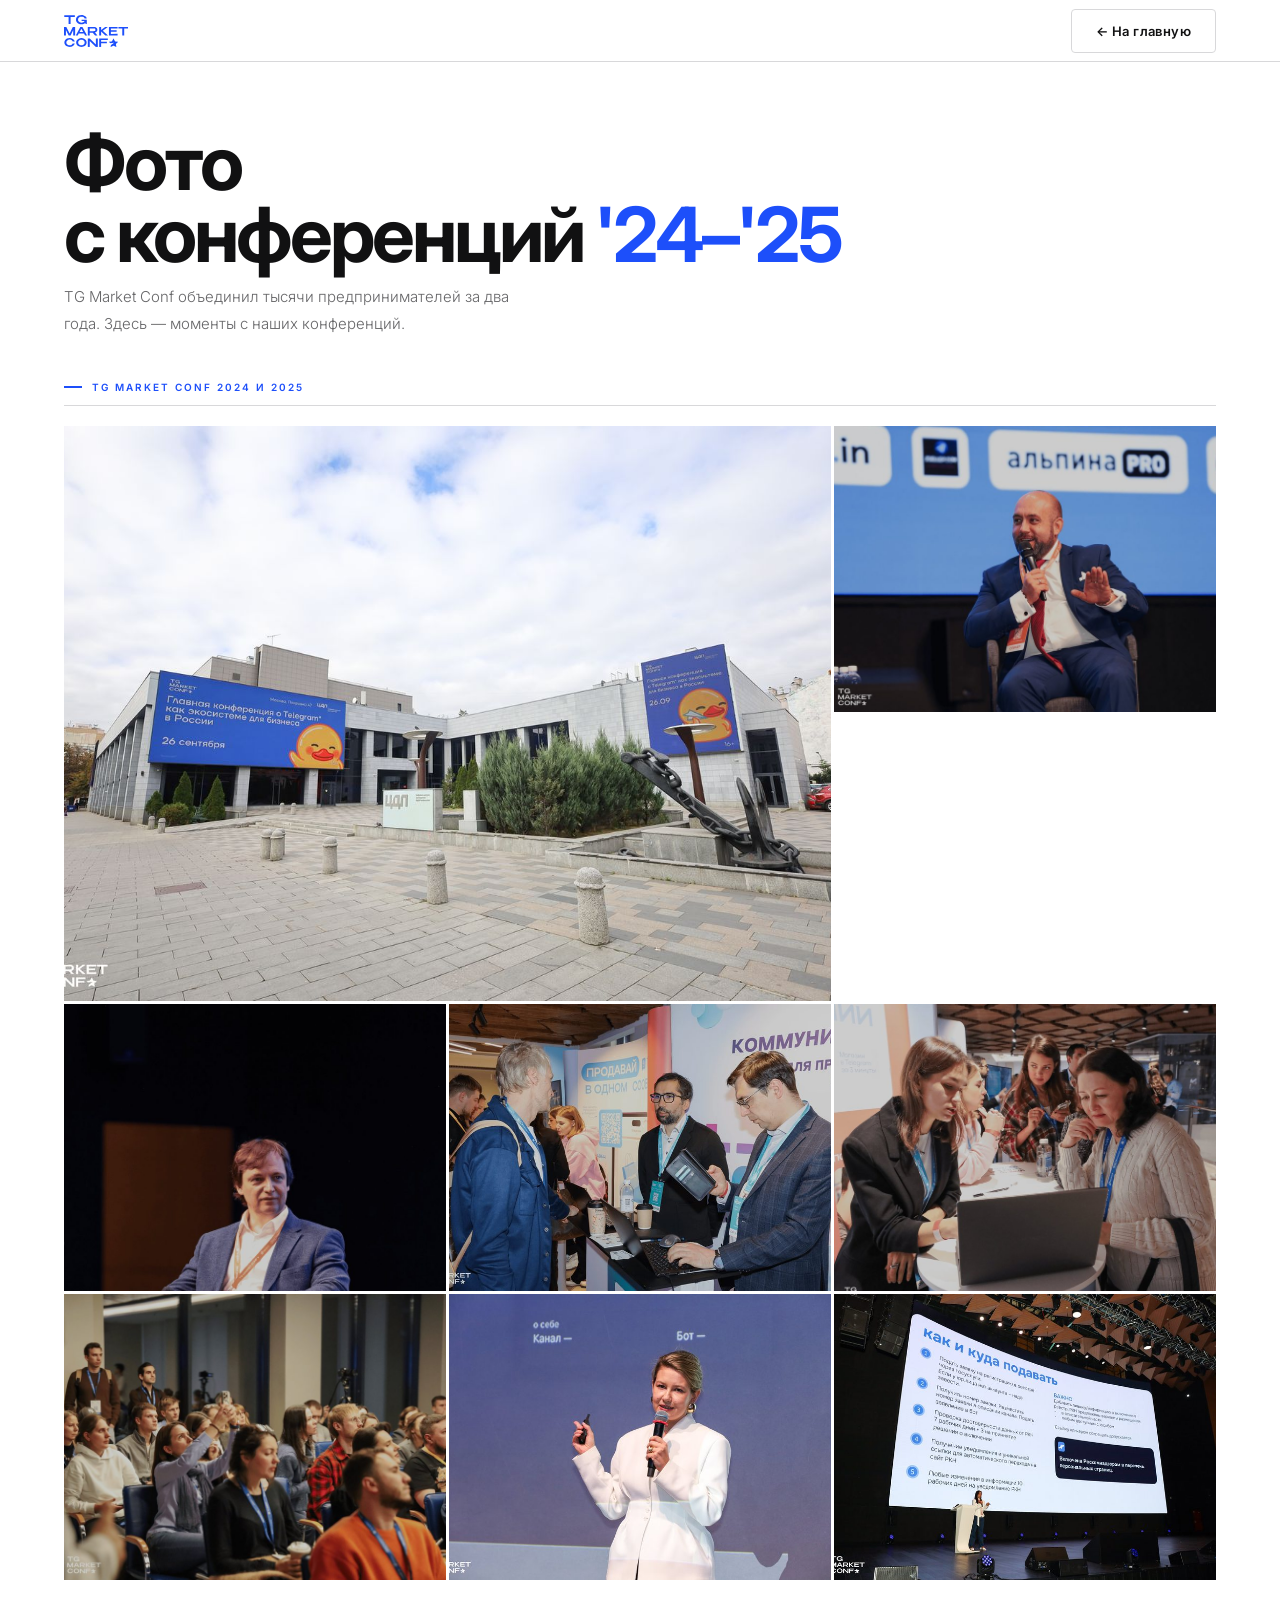
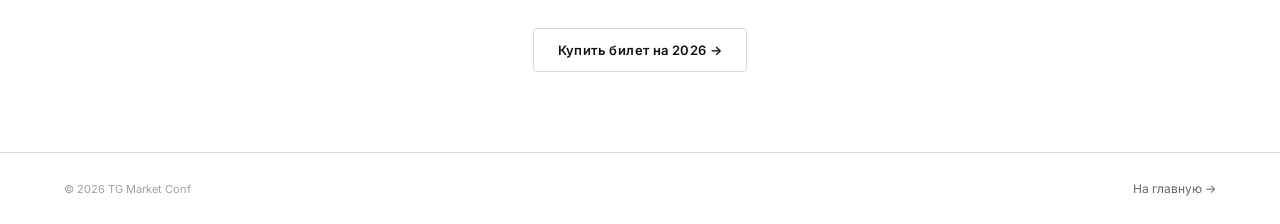
==== gallery.html @ a017d598 "Add files via upload" ====
<!DOCTYPE html>
<html lang="ru">
<head>
<meta charset="UTF-8">
<meta name="viewport" content="width=device-width, initial-scale=1.0">
<title>Фотогалерея — TG Market Conf</title>
<link href="https://fonts.googleapis.com/css2?family=Inter:wght@300;400;500;600&display=swap" rel="stylesheet">
<style>
@import url('https://fonts.cdnfonts.com/css/tt-firs-neue');
*,*::before,*::after{box-sizing:border-box;margin:0;padding:0}
:root{--white:#fff;--snow:#f8f7f5;--stone:#e8e7e4;--ink:#111112;--ink-60:#666668;--ink-35:#a0a0a4;--ink-15:#d8d8da;--blue:#1D4FFA;--blue-dk:#1540d4;--fh:'TT Firs Neue','Inter',sans-serif;--fb:'Inter',sans-serif;--pad:clamp(20px,5vw,72px);--r:4px}
html{scroll-behavior:smooth}body{font-family:var(--fb);background:var(--white);color:var(--ink);-webkit-font-smoothing:antialiased}
::-webkit-scrollbar{width:4px}::-webkit-scrollbar-thumb{background:var(--blue);border-radius:2px}
nav{position:sticky;top:0;z-index:900;height:62px;padding:0 var(--pad);display:flex;align-items:center;justify-content:space-between;background:rgba(255,255,255,0.94);backdrop-filter:blur(20px);border-bottom:1px solid var(--ink-15)}
.nav-logo img{height:32px;width:auto;display:block}
.btn{font-family:var(--fh);font-size:13px;font-weight:600;letter-spacing:0.03em;text-decoration:none;height:44px;padding:0 24px;display:inline-flex;align-items:center;justify-content:center;border-radius:var(--r);cursor:pointer;transition:all .15s;border:1.5px solid transparent}
.btn-ghost{background:transparent;color:var(--ink);border-color:var(--ink-15)}
.btn-ghost:hover{border-color:var(--ink-60)}
.btn-blue{background:var(--blue);color:#fff;border-color:var(--blue)}
.btn-blue:hover{background:var(--blue-dk)}
.pg-header{padding:64px var(--pad) 44px}
.pg-header h1{font-family:var(--fh);font-weight:700;font-size:clamp(38px,6vw,76px);line-height:0.95;letter-spacing:-0.04em;color:var(--ink);margin-bottom:14px}
.pg-header h1 span{color:var(--blue)}
.pg-header p{font-size:15px;font-weight:300;color:var(--ink-60);line-height:1.75;max-width:480px}
.gal-section{padding:0 var(--pad) 72px}
.gal-year{font-size:10px;font-weight:600;letter-spacing:0.2em;text-transform:uppercase;color:var(--blue);margin-bottom:20px;padding-bottom:12px;border-bottom:1px solid var(--ink-15);display:flex;align-items:center;gap:10px}
.gal-year::before{content:'';display:inline-block;width:18px;height:1.5px;background:var(--blue)}
.gal-grid{display:grid;grid-template-columns:repeat(3,1fr);gap:3px;margin-bottom:40px}
.gal-grid .gi:first-child{grid-column:span 2}
.gi{overflow:hidden;background:var(--stone);aspect-ratio:4/3;position:relative;cursor:zoom-in}
.gi img{width:100%;height:100%;object-fit:cover;object-position:center top;display:block;transition:transform .4s ease}
.gi:hover img{transform:scale(1.05)}
.gio{position:absolute;inset:0;background:linear-gradient(to top,rgba(17,17,18,0.5) 0%,transparent 50%);opacity:0;transition:opacity .3s;display:flex;align-items:flex-end;padding:16px}
.gi:hover .gio{opacity:1}
.gio span{font-size:12px;color:rgba(255,255,255,0.85);font-weight:500}
.lb{position:fixed;inset:0;z-index:9999;background:rgba(10,10,12,0.95);display:flex;align-items:center;justify-content:center;padding:24px;opacity:0;pointer-events:none;transition:opacity .25s}
.lb.open{opacity:1;pointer-events:all}
.lb img{max-width:94vw;max-height:90vh;object-fit:contain;box-shadow:0 32px 80px rgba(0,0,0,0.6)}
.lb-x{position:absolute;top:20px;right:28px;font-size:30px;color:rgba(255,255,255,0.5);cursor:pointer;transition:color .15s;line-height:1}
.lb-x:hover{color:#fff}
.lb-a{position:absolute;top:50%;transform:translateY(-50%);font-size:26px;color:rgba(255,255,255,0.35);cursor:pointer;padding:20px;transition:color .15s;user-select:none}
.lb-a:hover{color:#fff}
.lb-prev{left:8px}.lb-next{right:8px}
.lb-cnt{position:absolute;bottom:20px;left:50%;transform:translateX(-50%);font-size:12px;letter-spacing:0.1em;color:rgba(255,255,255,0.4)}
.ft-mini{display:flex;align-items:center;justify-content:space-between;padding:28px var(--pad);border-top:1px solid var(--ink-15)}
.ft-mini-copy{font-size:11px;color:var(--ink-35)}
@media(max-width:768px){.gal-grid{grid-template-columns:1fr 1fr}.gal-grid .gi:first-child{grid-column:span 2}}
@media(max-width:480px){.gal-grid{grid-template-columns:1fr}.gal-grid .gi:first-child{grid-column:span 1}}
</style>
</head>
<body>
<nav>
  <a href="tgmarketconf.html" class="nav-logo"><img src="[data-uri]" alt="TG Market Conf"></a>
  <a href="tgmarketconf.html" class="btn btn-ghost">← На главную</a>
</nav>
<div class="pg-header">
  <h1>Фото<br>с конференций <span>'24–'25</span></h1>
  <p>TG Market Conf объединил тысячи предпринимателей за два года. Здесь — моменты с наших конференций.</p>
</div>
<div class="gal-section">
  <div class="gal-year">TG Market Conf 2024 и 2025</div>
  <div class="gal-grid">
<div class="gi"><img src="[data-uri]" alt="Площадка конференции — ЦДЛ, Москва" loading="lazy"><div class="gio"><span>Площадка конференции — ЦДЛ, Москва</span></div></div>
<div class="gi"><img src="[data-uri]" alt="Спикер на сцене" loading="lazy"><div class="gio"><span>Спикер на сцене</span></div></div>
<div class="gi"><img src="[data-uri]" alt="Выступление на конференции" loading="lazy"><div class="gio"><span>Выступление на конференции</span></div></div>
<div class="gi"><img src="[data-uri]" alt="Нетворкинг-зона" loading="lazy"><div class="gio"><span>Нетворкинг-зона</span></div></div>
<div class="gi"><img src="[data-uri]" alt="Участники в зале" loading="lazy"><div class="gio"><span>Участники в зале</span></div></div>
<div class="gi"><img src="[data-uri]" alt="Спикер выступает" loading="lazy"><div class="gio"><span>Спикер выступает</span></div></div>
<div class="gi"><img src="[data-uri]" alt="Главная сцена" loading="lazy"><div class="gio"><span>Главная сцена</span></div></div>
<div class="gi"><img src="[data-uri]" alt="Презентация на сцене" loading="lazy"><div class="gio"><span>Презентация на сцене</span></div></div>
  </div>
  <div style="text-align:center;padding:8px 0;">
    <a href="tgmarketconf.html#tickets" class="btn btn-ghost">Купить билет на 2026 →</a>
  </div>
</div>
<div class="ft-mini">
  <span class="ft-mini-copy">© 2026 TG Market Conf</span>
  <a href="tgmarketconf.html" style="font-size:12px;color:var(--ink-60);text-decoration:none;">На главную →</a>
</div>
<div class="lb" id="lb">
  <span class="lb-x" id="lb-x">&#x2715;</span>
  <span class="lb-a lb-prev" id="lb-prev">&#8592;</span>
  <img id="lb-img" src="" alt="">
  <span class="lb-a lb-next" id="lb-next">&#8594;</span>
  <span class="lb-cnt" id="lb-cnt"></span>
</div>
<script>
(function(){
  var lb=document.getElementById('lb'),li=document.getElementById('lb-img'),lx=document.getElementById('lb-x');
  var lp=document.getElementById('lb-prev'),ln=document.getElementById('lb-next'),lc=document.getElementById('lb-cnt');
  var gis=Array.from(document.querySelectorAll('.gi img')),idx=0;
  function open(i){idx=i;li.src=gis[i].src;li.alt=gis[i].alt;lb.classList.add('open');document.body.style.overflow='hidden';lc.textContent=(i+1)+' / '+gis.length;}
  function close(){lb.classList.remove('open');document.body.style.overflow='';}
  function step(d){idx=(idx+d+gis.length)%gis.length;li.src=gis[idx].src;li.alt=gis[idx].alt;lc.textContent=(idx+1)+' / '+gis.length;}
  document.querySelectorAll('.gi').forEach(function(g,i){g.addEventListener('click',function(){open(i);});});
  lx&&lx.addEventListener('click',close);lp&&lp.addEventListener('click',function(){step(-1);});ln&&ln.addEventListener('click',function(){step(1);});
  lb.addEventListener('click',function(e){if(e.target===lb)close();});
  document.addEventListener('keydown',function(e){if(!lb.classList.contains('open'))return;if(e.key==='Escape')close();if(e.key==='ArrowLeft')step(-1);if(e.key==='ArrowRight')step(1);});
})();
</script>
</body>
</html>
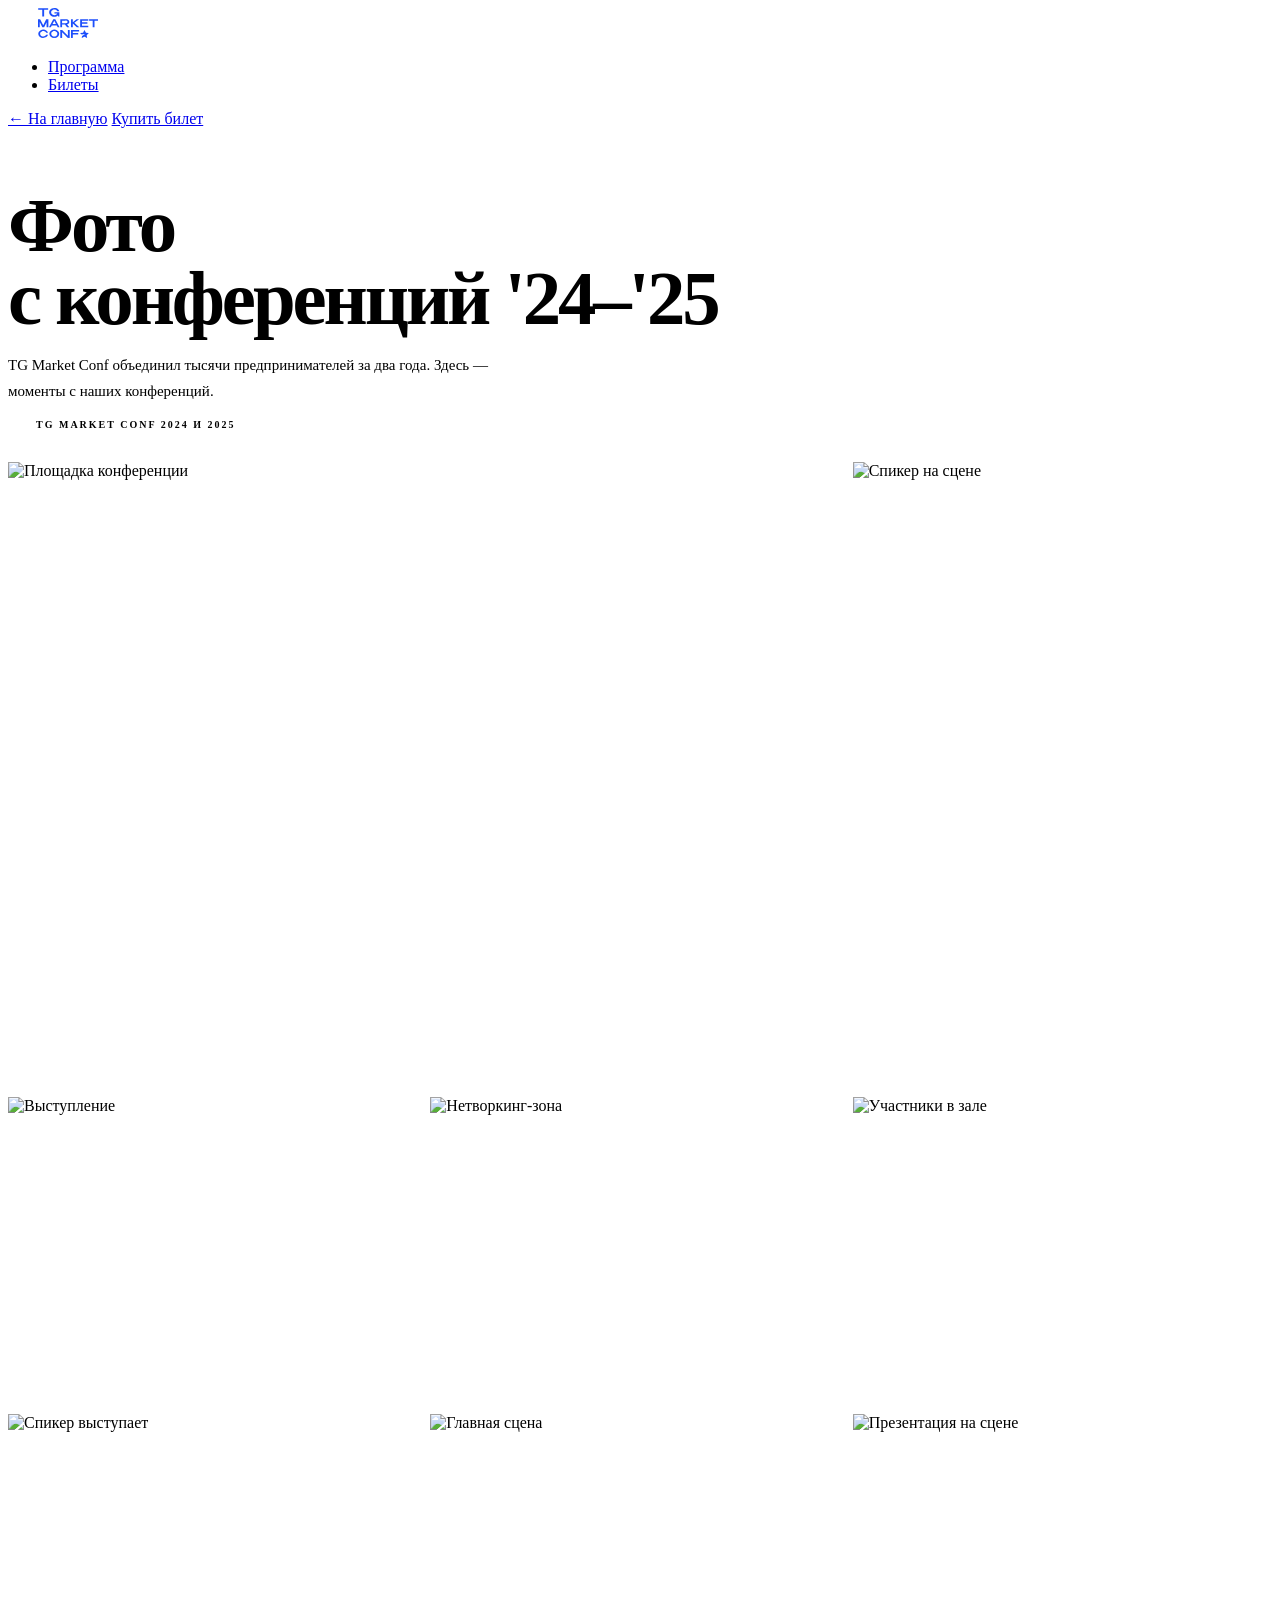
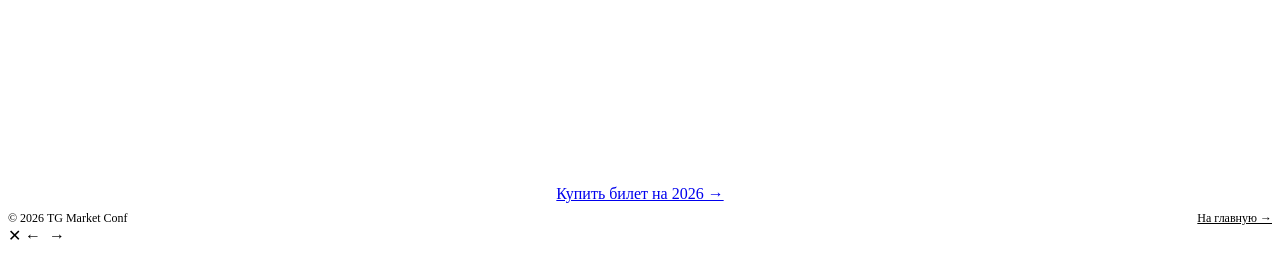
==== commit 2221fa4b: "Add files via upload" ====
--- a/gallery.html
+++ b/gallery.html
@@ -1,102 +1,104 @@
 <!DOCTYPE html>
 <html lang="ru">
 <head>
-<meta charset="UTF-8">
-<meta name="viewport" content="width=device-width, initial-scale=1.0">
-<title>Фотогалерея — TG Market Conf</title>
-<link href="https://fonts.googleapis.com/css2?family=Inter:wght@300;400;500;600&display=swap" rel="stylesheet">
-<style>
-@import url('https://fonts.cdnfonts.com/css/tt-firs-neue');
-*,*::before,*::after{box-sizing:border-box;margin:0;padding:0}
-:root{--white:#fff;--snow:#f8f7f5;--stone:#e8e7e4;--ink:#111112;--ink-60:#666668;--ink-35:#a0a0a4;--ink-15:#d8d8da;--blue:#1D4FFA;--blue-dk:#1540d4;--fh:'TT Firs Neue','Inter',sans-serif;--fb:'Inter',sans-serif;--pad:clamp(20px,5vw,72px);--r:4px}
-html{scroll-behavior:smooth}body{font-family:var(--fb);background:var(--white);color:var(--ink);-webkit-font-smoothing:antialiased}
-::-webkit-scrollbar{width:4px}::-webkit-scrollbar-thumb{background:var(--blue);border-radius:2px}
-nav{position:sticky;top:0;z-index:900;height:62px;padding:0 var(--pad);display:flex;align-items:center;justify-content:space-between;background:rgba(255,255,255,0.94);backdrop-filter:blur(20px);border-bottom:1px solid var(--ink-15)}
-.nav-logo img{height:32px;width:auto;display:block}
-.btn{font-family:var(--fh);font-size:13px;font-weight:600;letter-spacing:0.03em;text-decoration:none;height:44px;padding:0 24px;display:inline-flex;align-items:center;justify-content:center;border-radius:var(--r);cursor:pointer;transition:all .15s;border:1.5px solid transparent}
-.btn-ghost{background:transparent;color:var(--ink);border-color:var(--ink-15)}
-.btn-ghost:hover{border-color:var(--ink-60)}
-.btn-blue{background:var(--blue);color:#fff;border-color:var(--blue)}
-.btn-blue:hover{background:var(--blue-dk)}
-.pg-header{padding:64px var(--pad) 44px}
-.pg-header h1{font-family:var(--fh);font-weight:700;font-size:clamp(38px,6vw,76px);line-height:0.95;letter-spacing:-0.04em;color:var(--ink);margin-bottom:14px}
-.pg-header h1 span{color:var(--blue)}
-.pg-header p{font-size:15px;font-weight:300;color:var(--ink-60);line-height:1.75;max-width:480px}
-.gal-section{padding:0 var(--pad) 72px}
-.gal-year{font-size:10px;font-weight:600;letter-spacing:0.2em;text-transform:uppercase;color:var(--blue);margin-bottom:20px;padding-bottom:12px;border-bottom:1px solid var(--ink-15);display:flex;align-items:center;gap:10px}
-.gal-year::before{content:'';display:inline-block;width:18px;height:1.5px;background:var(--blue)}
-.gal-grid{display:grid;grid-template-columns:repeat(3,1fr);gap:3px;margin-bottom:40px}
-.gal-grid .gi:first-child{grid-column:span 2}
-.gi{overflow:hidden;background:var(--stone);aspect-ratio:4/3;position:relative;cursor:zoom-in}
-.gi img{width:100%;height:100%;object-fit:cover;object-position:center top;display:block;transition:transform .4s ease}
-.gi:hover img{transform:scale(1.05)}
-.gio{position:absolute;inset:0;background:linear-gradient(to top,rgba(17,17,18,0.5) 0%,transparent 50%);opacity:0;transition:opacity .3s;display:flex;align-items:flex-end;padding:16px}
-.gi:hover .gio{opacity:1}
-.gio span{font-size:12px;color:rgba(255,255,255,0.85);font-weight:500}
-.lb{position:fixed;inset:0;z-index:9999;background:rgba(10,10,12,0.95);display:flex;align-items:center;justify-content:center;padding:24px;opacity:0;pointer-events:none;transition:opacity .25s}
-.lb.open{opacity:1;pointer-events:all}
-.lb img{max-width:94vw;max-height:90vh;object-fit:contain;box-shadow:0 32px 80px rgba(0,0,0,0.6)}
-.lb-x{position:absolute;top:20px;right:28px;font-size:30px;color:rgba(255,255,255,0.5);cursor:pointer;transition:color .15s;line-height:1}
-.lb-x:hover{color:#fff}
-.lb-a{position:absolute;top:50%;transform:translateY(-50%);font-size:26px;color:rgba(255,255,255,0.35);cursor:pointer;padding:20px;transition:color .15s;user-select:none}
-.lb-a:hover{color:#fff}
-.lb-prev{left:8px}.lb-next{right:8px}
-.lb-cnt{position:absolute;bottom:20px;left:50%;transform:translateX(-50%);font-size:12px;letter-spacing:0.1em;color:rgba(255,255,255,0.4)}
-.ft-mini{display:flex;align-items:center;justify-content:space-between;padding:28px var(--pad);border-top:1px solid var(--ink-15)}
-.ft-mini-copy{font-size:11px;color:var(--ink-35)}
-@media(max-width:768px){.gal-grid{grid-template-columns:1fr 1fr}.gal-grid .gi:first-child{grid-column:span 2}}
-@media(max-width:480px){.gal-grid{grid-template-columns:1fr}.gal-grid .gi:first-child{grid-column:span 1}}
-</style>
+  <meta charset="UTF-8">
+  <meta name="viewport" content="width=device-width, initial-scale=1.0">
+  <title>Фотогалерея — TG Market Conf</title>
+  <link rel="stylesheet" href="styles/main.css">
+  <style>
+    .gal-page-header { padding:64px var(--pad) 48px; margin-top:62px; }
+    .gal-page-header h1 { font-family:var(--font); font-weight:700; font-size:clamp(40px,6vw,78px); line-height:0.95; letter-spacing:-0.04em; color:var(--ink); margin-bottom:16px; opacity:1; transform:none; transition:none; }
+    .gal-page-header p { font-size:15px; color:var(--ink-60); line-height:1.75; max-width:480px; }
+    .gal-year-label { font-size:10px; font-weight:700; letter-spacing:0.2em; text-transform:uppercase; color:var(--blue); margin-bottom:20px; padding-bottom:12px; border-bottom:1px solid var(--ink-15); display:flex; align-items:center; gap:10px; }
+    .gal-year-label::before { content:''; display:inline-block; width:18px; height:1.5px; background:var(--blue); }
+    .gallery-section { padding:0 var(--pad) 72px; }
+    .gal-full-grid { display:grid; grid-template-columns:repeat(3,1fr); gap:3px; margin-bottom:48px; }
+    .gal-full-grid .gi:first-child { grid-column:span 2; }
+    .gi { overflow:hidden; background:var(--stone); aspect-ratio:4/3; position:relative; cursor:zoom-in; }
+    .gi img { width:100%; height:100%; object-fit:cover; object-position:center top; display:block; transition:transform 0.4s ease; }
+    .gi:hover img { transform:scale(1.05); }
+    .gi-overlay { position:absolute; inset:0; background:linear-gradient(to top,rgba(10,10,14,0.5) 0%,transparent 50%); opacity:0; transition:opacity 0.3s; display:flex; align-items:flex-end; padding:16px; }
+    .gi:hover .gi-overlay { opacity:1; }
+    .gi-overlay span { font-size:12px; color:rgba(255,255,255,0.85); font-weight:500; }
+    .ft-mini { display:flex; align-items:center; justify-content:space-between; padding:28px var(--pad); border-top:1px solid var(--ink-15); }
+    .ft-mini-copy { font-size:12px; color:var(--ink-35); }
+    @media(max-width:768px){ .gal-full-grid{grid-template-columns:1fr 1fr;} }
+    @media(max-width:480px){ .gal-full-grid{grid-template-columns:1fr;} .gal-full-grid .gi:first-child{grid-column:span 1;} }
+  </style>
 </head>
 <body>
 <nav>
-  <a href="tgmarketconf.html" class="nav-logo"><img src="[data-uri]" alt="TG Market Conf"></a>
-  <a href="tgmarketconf.html" class="btn btn-ghost">← На главную</a>
+  <a href="index.html" class="nav-logo">
+    <img src="images/logo.svg" alt="TG Market Conf" width="120" height="30">
+  </a>
+  <ul>
+    <li><a href="index.html#program">Программа</a></li>
+    <li><a href="index.html#tickets">Билеты</a></li>
+  </ul>
+  <div class="nav-actions">
+    <a href="index.html" class="btn btn-ghost btn-sm">← На главную</a>
+    <a href="index.html#tickets" class="btn btn-blue btn-sm">Купить билет</a>
+  </div>
 </nav>
-<div class="pg-header">
-  <h1>Фото<br>с конференций <span>'24–'25</span></h1>
+
+<div class="gal-page-header">
+  <h1>Фото<br>с конференций <span style="color:var(--blue)">'24–'25</span></h1>
   <p>TG Market Conf объединил тысячи предпринимателей за два года. Здесь — моменты с наших конференций.</p>
 </div>
-<div class="gal-section">
-  <div class="gal-year">TG Market Conf 2024 и 2025</div>
-  <div class="gal-grid">
-<div class="gi"><img src="[data-uri]" alt="Площадка конференции — ЦДЛ, Москва" loading="lazy"><div class="gio"><span>Площадка конференции — ЦДЛ, Москва</span></div></div>
-<div class="gi"><img src="[data-uri]" alt="Спикер на сцене" loading="lazy"><div class="gio"><span>Спикер на сцене</span></div></div>
-<div class="gi"><img src="[data-uri]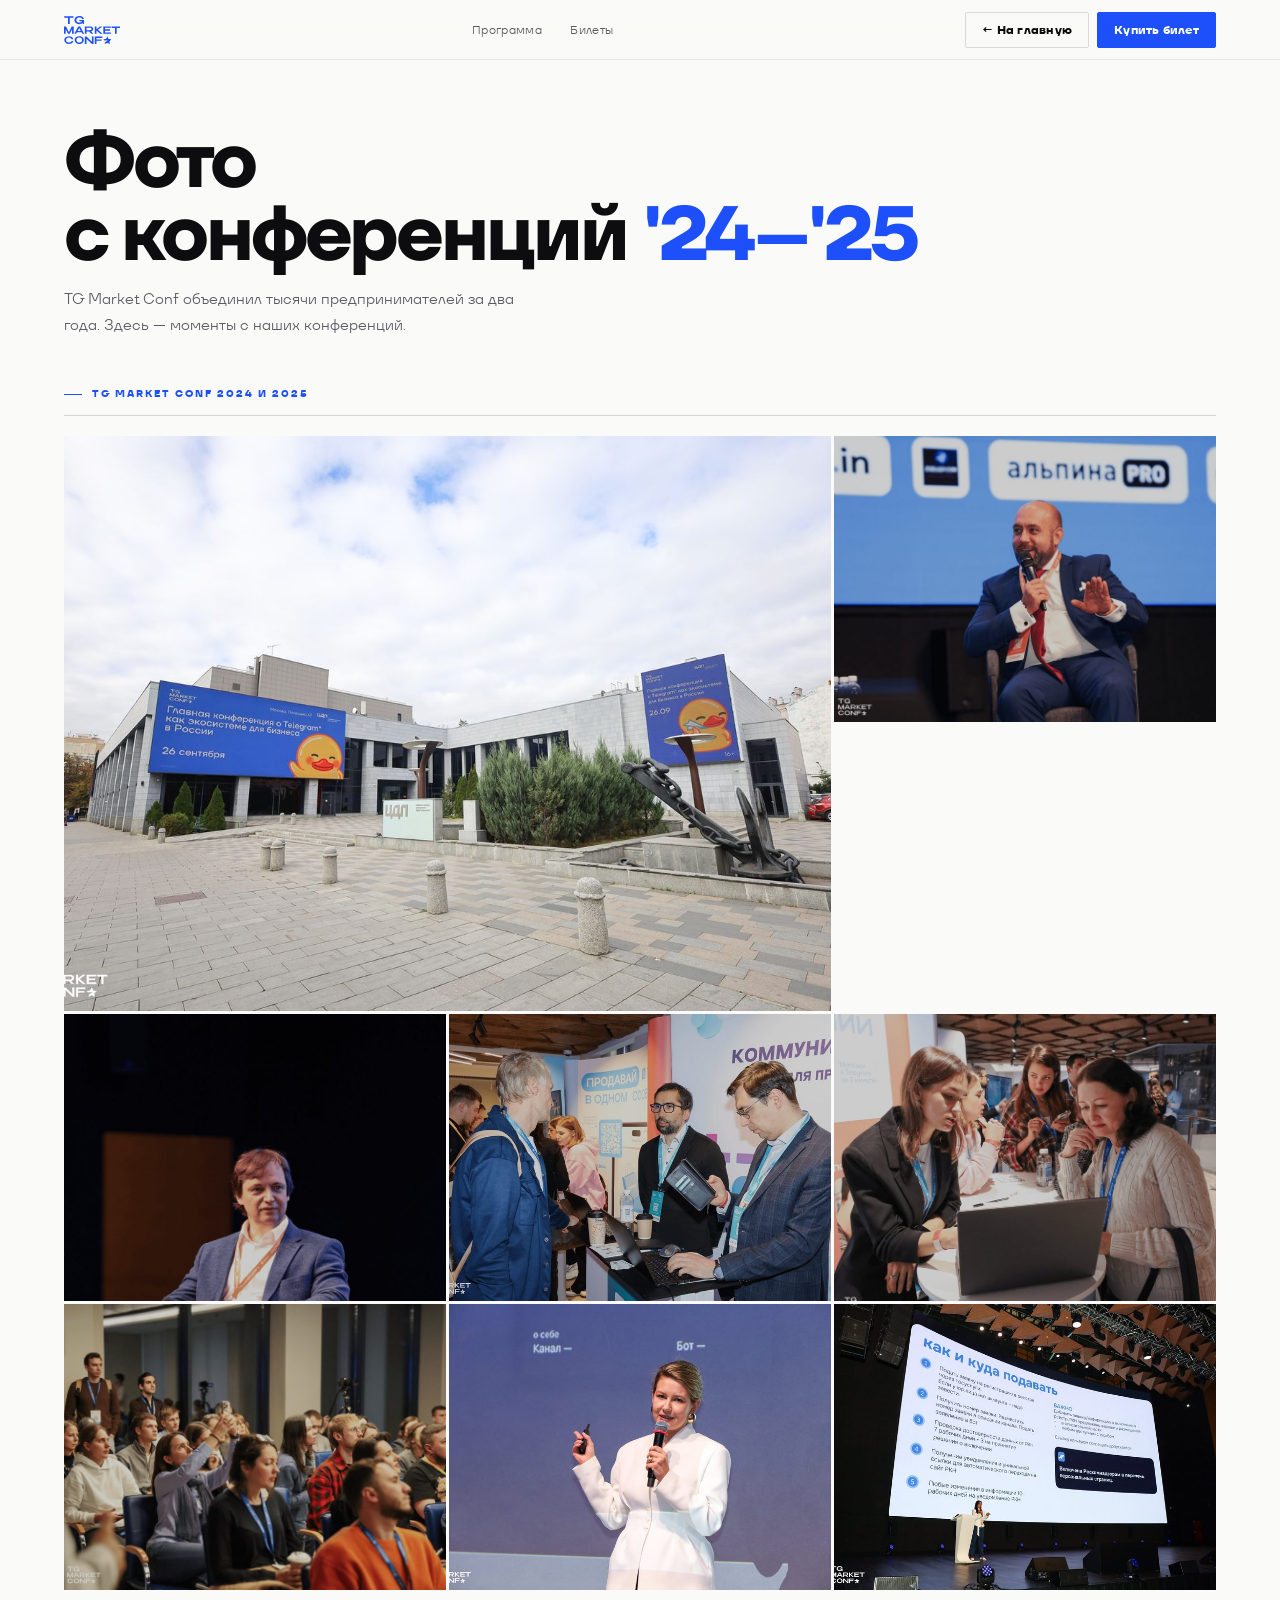
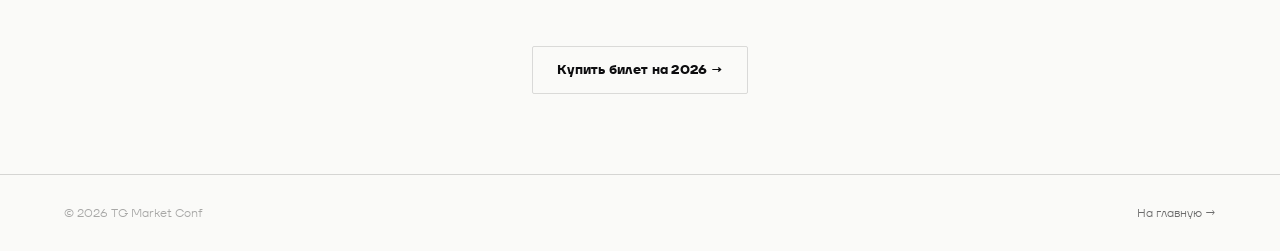
==== commit 2e8b1eda: "Add files via upload" ====
--- a/gallery.html
+++ b/gallery.html
@@ -1,104 +1,340 @@
 <!DOCTYPE html>
+<!--
+╔═══════════════════════════════════════════════════════════════╗
+║  TG MARKET CONF 2026 — gallery.html                          ║
+║  Страница полной фотогалереи                                  ║
+║                                                              ║
+║  ✅ КАК ДОБАВИТЬ ФОТО:                                        ║
+║  1. Загрузите файл в папку images/                           ║
+║  2. Скопируйте блок .gi и вставьте в .gal-full-grid          ║
+║  3. Замените src и alt                                       ║
+╚═══════════════════════════════════════════════════════════════╝
+-->
 <html lang="ru">
 <head>
   <meta charset="UTF-8">
   <meta name="viewport" content="width=device-width, initial-scale=1.0">
-  <title>Фотогалерея — TG Market Conf</title>
+
+  <!-- ✅ ЗАГОЛОВОК ВКЛАДКИ -->
+  <title>Фотогалерея — TG Market Conf 2026</title>
+
+  <!-- ✅ ОПИСАНИЕ ДЛЯ ПОИСКОВЫХ СИСТЕМ -->
+  <meta name="description" content="Фотографии с конференций TG Market Conf 2024 и 2025.">
+
+  <!--
+    ⚠️ ПОДКЛЮЧЕНИЕ СТИЛЕЙ — не меняйте путь
+    Все стили в файле styles/main.css
+  -->
   <link rel="stylesheet" href="styles/main.css">
+
   <style>
-    .gal-page-header { padding:64px var(--pad) 48px; margin-top:62px; }
-    .gal-page-header h1 { font-family:var(--font); font-weight:700; font-size:clamp(40px,6vw,78px); line-height:0.95; letter-spacing:-0.04em; color:var(--ink); margin-bottom:16px; opacity:1; transform:none; transition:none; }
-    .gal-page-header p { font-size:15px; color:var(--ink-60); line-height:1.75; max-width:480px; }
-    .gal-year-label { font-size:10px; font-weight:700; letter-spacing:0.2em; text-transform:uppercase; color:var(--blue); margin-bottom:20px; padding-bottom:12px; border-bottom:1px solid var(--ink-15); display:flex; align-items:center; gap:10px; }
-    .gal-year-label::before { content:''; display:inline-block; width:18px; height:1.5px; background:var(--blue); }
-    .gallery-section { padding:0 var(--pad) 72px; }
-    .gal-full-grid { display:grid; grid-template-columns:repeat(3,1fr); gap:3px; margin-bottom:48px; }
-    .gal-full-grid .gi:first-child { grid-column:span 2; }
-    .gi { overflow:hidden; background:var(--stone); aspect-ratio:4/3; position:relative; cursor:zoom-in; }
-    .gi img { width:100%; height:100%; object-fit:cover; object-position:center top; display:block; transition:transform 0.4s ease; }
-    .gi:hover img { transform:scale(1.05); }
-    .gi-overlay { position:absolute; inset:0; background:linear-gradient(to top,rgba(10,10,14,0.5) 0%,transparent 50%); opacity:0; transition:opacity 0.3s; display:flex; align-items:flex-end; padding:16px; }
-    .gi:hover .gi-overlay { opacity:1; }
-    .gi-overlay span { font-size:12px; color:rgba(255,255,255,0.85); font-weight:500; }
-    .ft-mini { display:flex; align-items:center; justify-content:space-between; padding:28px var(--pad); border-top:1px solid var(--ink-15); }
-    .ft-mini-copy { font-size:12px; color:var(--ink-35); }
-    @media(max-width:768px){ .gal-full-grid{grid-template-columns:1fr 1fr;} }
-    @media(max-width:480px){ .gal-full-grid{grid-template-columns:1fr;} .gal-full-grid .gi:first-child{grid-column:span 1;} }
+    /* ── Стили страницы галереи ──────────────────────────────────── */
+
+    /* Шапка страницы */
+    .gal-page-header {
+      padding: 64px var(--pad) 48px;
+      margin-top: 60px; /* высота nav */
+    }
+    /* ✅ ЗАГОЛОВОК — меняйте текст в HTML */
+    .gal-page-header h1 {
+      font-family: var(--font);
+      font-weight: 700;
+      font-size: clamp(40px, 6vw, 78px);
+      line-height: 0.95;
+      letter-spacing: -0.04em;
+      color: var(--ink);
+      margin-bottom: 16px;
+      /* Убираем inherit animate от reveal — h1 виден сразу */
+      opacity: 1; transform: none; transition: none;
+    }
+    /* ✅ ПОДЗАГОЛОВОК */
+    .gal-page-header p {
+      font-size: 15px;
+      color: var(--ink-2);
+      line-height: 1.75;
+      max-width: 480px;
+    }
+
+    /* ── Метка года / раздела ──────────────────────────────────── */
+    /* ✅ МЕТКА — меняйте текст в HTML */
+    .gal-year-label {
+      font-size: 10px; font-weight: 700;
+      letter-spacing: 0.2em; text-transform: uppercase;
+      color: var(--blue);
+      margin-bottom: 20px;
+      padding-bottom: 12px;
+      border-bottom: 1px solid var(--ink-15);
+      display: flex; align-items: center; gap: 10px;
+    }
+    .gal-year-label::before {
+      content: ''; display: inline-block;
+      width: 18px; height: 1.5px;
+      background: var(--blue);
+    }
+
+    /* ── Секция с сеткой ──────────────────────────────────────── */
+    .gallery-section { padding: 0 var(--pad) 72px; }
+
+    /* ── Сетка галереи (3 колонки, первое фото — wide) ─────────── */
+    .gal-full-grid {
+      display: grid;
+      grid-template-columns: repeat(3, 1fr);
+      gap: 3px;
+      margin-bottom: 48px;
+    }
+    /* ✅ Первое фото — широкое (span 2 колонки) */
+    .gal-full-grid .gi:first-child { grid-column: span 2; }
+
+    /* Ячейка галереи */
+    .gi {
+      overflow: hidden;
+      background: var(--stone); /* = var(--bg-3) = #eeecea */
+      aspect-ratio: 4 / 3;
+      position: relative;
+      cursor: zoom-in;
+    }
+    .gi img {
+      width: 100%; height: 100%;
+      object-fit: cover; object-position: center top;
+      display: block;
+      transition: transform 0.4s ease;
+    }
+    .gi:hover img { transform: scale(1.05); }
+
+    /* Overlay с подписью при наведении */
+    .gi-overlay {
+      position: absolute; inset: 0;
+      background: linear-gradient(to top, rgba(10,10,14,0.5) 0%, transparent 50%);
+      opacity: 0; transition: opacity 0.3s;
+      display: flex; align-items: flex-end; padding: 16px;
+    }
+    .gi:hover .gi-overlay { opacity: 1; }
+    /* ✅ Подпись под фото */
+    .gi-overlay span {
+      font-size: 12px;
+      color: rgba(255,255,255,0.85);
+      font-weight: 500;
+    }
+
+    /* ── Мини-подвал ──────────────────────────────────────────── */
+    .ft-mini {
+      display: flex; align-items: center; justify-content: space-between;
+      padding: 28px var(--pad);
+      border-top: 1px solid var(--ink-15);
+    }
+    .ft-mini-copy { font-size: 12px; color: var(--ink-35); }
+
+    /* ── Адаптив ──────────────────────────────────────────────── */
+    @media (max-width: 768px) {
+      .gal-full-grid { grid-template-columns: 1fr 1fr; }
+    }
+    @media (max-width: 480px) {
+      .gal-full-grid { grid-template-columns: 1fr; }
+      .gal-full-grid .gi:first-child { grid-column: span 1; }
+    }
   </style>
 </head>
 <body>
+
+<!-- ════════════════════════════════════════════════════════════
+     ШАПКА
+     ✅ МЕНЯЙТЕ: ссылки в ul, текст кнопок
+════════════════════════════════════════════════════════════ -->
 <nav>
+  <!-- ✅ ЛОГОТИП — ведёт на главную -->
   <a href="index.html" class="nav-logo">
-    <img src="images/logo.svg" alt="TG Market Conf" width="120" height="30">
+    <img src="images/logo.svg"
+         alt="TG Market Conf"
+         width="130" height="28"
+         loading="eager">
   </a>
+
+  <!-- ✅ ССЫЛКИ НАВИГАЦИИ -->
   <ul>
     <li><a href="index.html#program">Программа</a></li>
     <li><a href="index.html#tickets">Билеты</a></li>
   </ul>
+
+  <!-- ✅ КНОПКИ -->
   <div class="nav-actions">
-    <a href="index.html" class="btn btn-ghost btn-sm">← На главную</a>
-    <a href="index.html#tickets" class="btn btn-blue btn-sm">Купить билет</a>
+    <a href="index.html"         class="btn btn-ghost btn-sm">← На главную</a>
+    <a href="index.html#tickets" class="btn btn-blue  btn-sm">Купить билет</a>
   </div>
 </nav>
 
+
+<!-- ════════════════════════════════════════════════════════════
+     ЗАГОЛОВОК СТРАНИЦЫ
+
+     ✅ МЕНЯЙТЕ: текст h1 и p
+════════════════════════════════════════════════════════════ -->
 <div class="gal-page-header">
+  <!-- ✅ ЗАГОЛОВОК -->
   <h1>Фото<br>с конференций <span style="color:var(--blue)">'24–'25</span></h1>
+  <!-- ✅ ПОДЗАГОЛОВОК -->
   <p>TG Market Conf объединил тысячи предпринимателей за два года. Здесь — моменты с наших конференций.</p>
 </div>
 
+
+<!-- ════════════════════════════════════════════════════════════
+     ГАЛЕРЕЯ
+
+     ✅ КАК ДОБАВИТЬ ФОТО:
+     1. Загрузите файл в папку images/
+     2. Скопируйте блок .gi целиком и вставьте следующим
+     3. Замените src (путь к файлу) и alt (описание)
+     4. В span .gi-overlay — подпись при наведении
+
+     ⚠️ Первое фото занимает 2 колонки (wide).
+        Это задано в CSS: .gal-full-grid .gi:first-child
+════════════════════════════════════════════════════════════ -->
 <div class="gallery-section">
+
+  <!-- ✅ МЕТКА РАЗДЕЛА — меняйте текст -->
   <div class="gal-year-label">TG Market Conf 2024 и 2025</div>
 
-  <!--
-    ✅ КАК ДОБАВИТЬ ФОТО:
-    1. Загрузите файл в папку images/
-    2. Скопируйте блок .gi и вставьте в сетку
-    3. Замените src и alt
-  -->
   <div class="gal-full-grid">
-    <div class="gi"><img src="images/photo1.jpg" alt="Площадка конференции"><div class="gi-overlay"><span>Площадка конференции</span></div></div>
-    <div class="gi"><img src="images/photo2.jpg" alt="Спикер на сцене"><div class="gi-overlay"><span>Спикер на сцене</span></div></div>
-    <div class="gi"><img src="images/photo3.jpg" alt="Выступление"><div class="gi-overlay"><span>Выступление</span></div></div>
-    <div class="gi"><img src="images/photo4.jpg" alt="Нетворкинг-зона"><div class="gi-overlay"><span>Нетворкинг-зона</span></div></div>
-    <div class="gi"><img src="images/photo5.jpg" alt="Участники в зале"><div class="gi-overlay"><span>Участники в зале</span></div></div>
-    <div class="gi"><img src="images/photo6.jpg" alt="Спикер выступает"><div class="gi-overlay"><span>Спикер выступает</span></div></div>
-    <div class="gi"><img src="images/photo7.jpg" alt="Главная сцена"><div class="gi-overlay"><span>Главная сцена</span></div></div>
-    <div class="gi"><img src="images/photo8.jpg" alt="Презентация на сцене"><div class="gi-overlay"><span>Презентация</span></div></div>
-    <!-- ✅ ДОБАВЬТЕ НОВЫЕ ФОТО ЗДЕСЬ -->
+
+    <!-- ✅ ФОТО 1 — широкое (первое в сетке) -->
+    <div class="gi">
+      <img src="images/photo1.jpg" alt="Площадка конференции" loading="lazy">
+      <div class="gi-overlay"><span>Площадка конференции</span></div>
+    </div>
+
+    <!-- ✅ ФОТО 2 -->
+    <div class="gi">
+      <img src="images/photo2.jpg" alt="Спикер на сцене" loading="lazy">
+      <div class="gi-overlay"><span>Спикер на сцене</span></div>
+    </div>
+
+    <!-- ✅ ФОТО 3 -->
+    <div class="gi">
+      <img src="images/photo3.jpg" alt="Выступление" loading="lazy">
+      <div class="gi-overlay"><span>Выступление</span></div>
+    </div>
+
+    <!-- ✅ ФОТО 4 -->
+    <div class="gi">
+      <img src="images/photo4.jpg" alt="Нетворкинг-зона" loading="lazy">
+      <div class="gi-overlay"><span>Нетворкинг-зона</span></div>
+    </div>
+
+    <!-- ✅ ФОТО 5 -->
+    <div class="gi">
+      <img src="images/photo5.jpg" alt="Участники в зале" loading="lazy">
+      <div class="gi-overlay"><span>Участники в зале</span></div>
+    </div>
+
+    <!-- ✅ ФОТО 6 -->
+    <div class="gi">
+      <img src="images/photo6.jpg" alt="Спикер выступает" loading="lazy">
+      <div class="gi-overlay"><span>Спикер выступает</span></div>
+    </div>
+
+    <!-- ✅ ФОТО 7 -->
+    <div class="gi">
+      <img src="images/photo7.jpg" alt="Главная сцена" loading="lazy">
+      <div class="gi-overlay"><span>Главная сцена</span></div>
+    </div>
+
+    <!-- ✅ ФОТО 8 -->
+    <div class="gi">
+      <img src="images/photo8.jpg" alt="Презентация на сцене" loading="lazy">
+      <div class="gi-overlay"><span>Презентация</span></div>
+    </div>
+
+    <!--
+      ✅ ДОБАВЬТЕ НОВЫЕ ФОТО СЮДА:
+      <div class="gi">
+        <img src="images/photo9.jpg" alt="Описание фото" loading="lazy">
+        <div class="gi-overlay"><span>Подпись при наведении</span></div>
+      </div>
+    -->
+
   </div>
 
-  <div style="text-align:center;padding:8px 0;">
-    <a href="index.html#tickets" class="btn btn-ghost" style="height:48px;">Купить билет на 2026 →</a>
+  <!-- ✅ КНОПКА ПЕРЕХОДА — меняйте href и текст при необходимости -->
+  <div style="text-align:center; padding:8px 0;">
+    <a href="index.html#tickets" class="btn btn-ghost" style="height:48px;">
+      Купить билет на 2026 →
+    </a>
   </div>
+
+</div><!-- /gallery-section -->
+
+
+<!-- ════════════════════════════════════════════════════════════
+     МИНИ-ПОДВАЛ
+     ✅ Меняйте год в .ft-mini-copy
+════════════════════════════════════════════════════════════ -->
+<div class="ft-mini">
+  <!-- ✅ КОПИРАЙТ -->
+  <span class="ft-mini-copy">© 2026 TG Market Conf</span>
+  <!-- ✅ ССЫЛКА НА ГЛАВНУЮ -->
+  <a href="index.html" style="font-size:12px; color:var(--ink-60);">На главную →</a>
 </div>
 
-<div class="ft-mini">
-  <span class="ft-mini-copy">© 2026 TG Market Conf</span>
-  <a href="index.html" style="font-size:12px;color:var(--ink-60);">На главную →</a>
+
+<!-- ⚠️ ЛАЙТБОКС — не трогайте этот блок -->
+<div class="lb" id="lb" role="dialog" aria-modal="true" aria-label="Просмотр фото">
+  <span class="lb-x"   id="lb-x"    role="button" aria-label="Закрыть">&#x2715;</span>
+  <span class="lb-arr lb-prev" id="lb-prev" role="button" aria-label="Предыдущее">&#8592;</span>
+  <img id="lb-img" src="" alt="">
+  <span class="lb-arr lb-next" id="lb-next" role="button" aria-label="Следующее">&#8594;</span>
 </div>
 
-<div class="lb" id="lb">
-  <span class="lb-x"   id="lb-x">&#x2715;</span>
-  <span class="lb-arr lb-prev" id="lb-prev">&#8592;</span>
-  <img id="lb-img" src="" alt="">
-  <span class="lb-arr lb-next" id="lb-next">&#8594;</span>
-</div>
-
+
+<!--
+  ⚠️ СКРИПТЫ — не меняйте порядок.
+  main.js здесь нужен только для page loader.
+  Лайтбокс для .gi запускается инлайновым скриптом ниже.
+-->
 <script src="scripts/main.js"></script>
 <script>
-(function(){
-  var lb=document.getElementById('lb'),lbImg=document.getElementById('lb-img');
-  var lbX=document.getElementById('lb-x'),lbP=document.getElementById('lb-prev'),lbN=document.getElementById('lb-next');
-  if(!lb||!lbImg)return;
-  var imgs=Array.from(document.querySelectorAll('.gi img')),idx=0;
-  function open(i){idx=i;lbImg.src=imgs[i].src;lbImg.alt=imgs[i].alt;lb.classList.add('open');document.body.style.overflow='hidden';}
-  function close(){lb.classList.remove('open');document.body.style.overflow='';}
-  function step(d){idx=(idx+d+imgs.length)%imgs.length;lbImg.src=imgs[idx].src;lbImg.alt=imgs[idx].alt;}
-  document.querySelectorAll('.gi').forEach(function(gi,i){gi.addEventListener('click',function(){open(i);});});
-  lbX&&lbX.addEventListener('click',close);lbP&&lbP.addEventListener('click',function(){step(-1);});lbN&&lbN.addEventListener('click',function(){step(1);});
-  lb.addEventListener('click',function(e){if(e.target===lb)close();});
-  document.addEventListener('keydown',function(e){if(!lb.classList.contains('open'))return;if(e.key==='Escape')close();if(e.key==='ArrowLeft')step(-1);if(e.key==='ArrowRight')step(1);});
+/* ⚠️ Лайтбокс для галереи — не трогайте */
+(function() {
+  var lb    = document.getElementById('lb');
+  var lbImg = document.getElementById('lb-img');
+  var lbX   = document.getElementById('lb-x');
+  var lbP   = document.getElementById('lb-prev');
+  var lbN   = document.getElementById('lb-next');
+  if (!lb || !lbImg) return;
+
+  var imgs = Array.from(document.querySelectorAll('.gi img'));
+  var idx  = 0;
+
+  function open(i) {
+    idx = i;
+    lbImg.src = imgs[i].src;
+    lbImg.alt = imgs[i].alt;
+    lb.classList.add('open');
+    document.body.style.overflow = 'hidden';
+  }
+  function close() {
+    lb.classList.remove('open');
+    document.body.style.overflow = '';
+  }
+  function step(d) {
+    idx = (idx + d + imgs.length) % imgs.length;
+    lbImg.src = imgs[idx].src;
+    lbImg.alt = imgs[idx].alt;
+  }
+
+  document.querySelectorAll('.gi').forEach(function(gi, i) {
+    gi.addEventListener('click', function() { open(i); });
+  });
+  lbX && lbX.addEventListener('click', close);
+  lbP && lbP.addEventListener('click', function() { step(-1); });
+  lbN && lbN.addEventListener('click', function() { step(1);  });
+  lb.addEventListener('click', function(e) { if (e.target === lb) close(); });
+  document.addEventListener('keydown', function(e) {
+    if (!lb.classList.contains('open')) return;
+    if (e.key === 'Escape')     close();
+    if (e.key === 'ArrowLeft')  step(-1);
+    if (e.key === 'ArrowRight') step(1);
+  });
 })();
 </script>
+
 </body>
 </html>
--- a/styles/main.css
+++ b/styles/main.css
@@ -0,0 +1,1328 @@
+/* =================================================================
+   TG MARKET CONF 2026 — PREMIUM EVENT IDENTITY CSS
+   © TypeType Foundry — TT Firs Neue web-licence (typetype.org)
+   ================================================================= */
+
+/* ── FONTS ──────────────────────────────────────────────────────── */
+@font-face {
+  font-family: 'TT Firs Neue';
+  src: url('../fonts/TT_Firs_Neue_Regular.woff2') format('woff2'),
+       url('../fonts/TT_Firs_Neue_Regular.woff')  format('woff');
+  font-weight: 400; font-style: normal; font-display: swap;
+}
+@font-face {
+  font-family: 'TT Firs Neue';
+  src: url('../fonts/TT_Firs_Neue_Bold.woff2') format('woff2'),
+       url('../fonts/TT_Firs_Neue_Bold.woff')  format('woff');
+  font-weight: 700; font-style: normal; font-display: swap;
+}
+
+/* ── DESIGN TOKENS ──────────────────────────────────────────────── */
+:root {
+  /* Brand */
+  --blue:       #1D4FFA;
+  --blue-dk:    #1540d4;
+  --blue-dim:   rgba(29,79,250,0.08);
+  --blue-glow:  rgba(29,79,250,0.18);
+  --blue-glow2: rgba(29,79,250,0.06);
+
+  /* Surface */
+  --bg:    #fafaf8;
+  --bg-2:  #f4f3f0;
+  --bg-3:  #eeecea;
+  --dark:  #0b0b0d;
+
+  /* Ink */
+  --ink:   #0d0d0f;
+  --ink-2: #5a5a63;
+  --ink-3: #9898a4;
+  --ink-4: #d4d4d8;
+
+  /* Дополнительные токены (используются в gallery.html и inline-стилях) */
+  --stone:  var(--bg-3);
+  --ink-60: rgba(13,13,15,0.60);
+  --ink-35: rgba(13,13,15,0.35);
+  --ink-15: rgba(0,0,0,0.15);
+
+  /* Typography */
+  --font: 'TT Firs Neue', 'Inter', -apple-system, sans-serif;
+
+  /* Layout */
+  --pad: clamp(20px,5vw,72px);
+  --r:   2px;
+
+  /* Motion identity — единые easing для всего сайта */
+  --ease:     cubic-bezier(0.16,1,0.3,1);
+  --ease-in:  cubic-bezier(0.4,0,1,1);
+  --ease-out: cubic-bezier(0,0,0.2,1);
+
+  /* Divider line */
+  --line:        rgba(0,0,0,0.08);
+  --line-strong: rgba(0,0,0,0.13);
+}
+
+/* ── RESET ──────────────────────────────────────────────────────── */
+*,*::before,*::after { box-sizing:border-box; margin:0; padding:0; }
+html { scroll-behavior:smooth; overflow-x:hidden; }
+body {
+  font-family: var(--font);
+  background: var(--bg);
+  color: var(--ink);
+  line-height: 1.65;
+  overflow-x: hidden;
+  -webkit-font-smoothing: antialiased;
+  -moz-osx-font-smoothing: grayscale;
+}
+img { max-width:100%; display:block; }
+a   { text-decoration:none; color:inherit; }
+::-webkit-scrollbar { width:2px; }
+::-webkit-scrollbar-thumb { background:var(--blue); }
+
+
+/* ── PAGE LOADER ────────────────────────────────────────────────── */
+/* Cinematic entry — fade out after fonts load */
+#page-loader {
+  position: fixed; inset: 0; z-index: 9000;
+  background: var(--dark);
+  display: flex; align-items: center; justify-content: center;
+  transition: opacity 0.6s var(--ease), visibility 0.6s;
+}
+#page-loader.done { opacity:0; visibility:hidden; }
+.loader-mark {
+  width: 6px; height: 6px;
+  border-radius: 50%;
+  background: var(--blue);
+  box-shadow: 0 0 16px var(--blue), 0 0 32px var(--blue-glow);
+  animation: loader-pulse 1.2s var(--ease) infinite;
+}
+@keyframes loader-pulse {
+  0%,100% { transform:scale(1);   opacity:1; }
+  50%      { transform:scale(1.8); opacity:0.6; }
+}
+
+
+/* ── LAYOUT ──────────────────────────────────────────────────────── */
+.wrap { width:100%; max-width:1440px; margin:0 auto; padding:0 var(--pad); }
+
+
+/* ── GRID-BG — brand identity texture (утилита) ─────────────────── */
+.grid-bg {
+  position: absolute; inset: 0; pointer-events: none; z-index: 0;
+  background-image:
+    linear-gradient(rgba(29,79,250,0.025) 1px, transparent 1px),
+    linear-gradient(90deg, rgba(29,79,250,0.025) 1px, transparent 1px);
+  background-size: 72px 72px;
+}
+
+
+/* ── NAV ─────────────────────────────────────────────────────────── */
+nav {
+  position: fixed; inset: 0 0 auto 0; z-index: 800;
+  height: 60px; padding: 0 var(--pad);
+  display: flex; align-items: center; justify-content: space-between;
+  background: rgba(250,250,248,0.88);
+  backdrop-filter: blur(24px) saturate(1.4);
+  -webkit-backdrop-filter: blur(24px) saturate(1.4);
+  border-bottom: 1px solid var(--line);
+  transition: box-shadow 0.3s var(--ease);
+}
+nav.scrolled { box-shadow: 0 1px 40px rgba(0,0,0,0.06); }
+
+/* ✅ ЛОГОТИП — SVG-вектор, чёткий на всех экранах включая Retina/iPhone.
+   Никакого image-rendering — SVG рендерится crisp сам по себе.
+   Если логотип выглядит мыльно — проверьте, что images/logo.svg
+   является настоящим SVG-файлом, а не переименованным PNG. */
+.nav-logo img {
+  height: 28px;
+  width: auto;
+  display: block;
+  flex-shrink: 0;
+}
+
+nav ul { display:flex; gap:28px; list-style:none; }
+nav ul a {
+  font-size: 12px; font-weight: 400;
+  letter-spacing: 0.03em;
+  color: var(--ink-2);
+  transition: color 0.15s;
+}
+nav ul a:hover { color: var(--ink); }
+.nav-actions { display:flex; gap:8px; align-items:center; }
+
+
+/* ── BUTTONS — unified motion identity ───────────────────────────── */
+/* ✅ Все кнопки: единая высота 46px, единый easing */
+.btn {
+  font-family: var(--font);
+  font-size: 13px; font-weight: 700;
+  letter-spacing: 0.02em;
+  height: 46px; padding: 0 24px;
+  display: inline-flex; align-items: center; justify-content: center;
+  gap: 7px;
+  border-radius: var(--r);
+  border: 1.5px solid transparent;
+  cursor: pointer;
+  white-space: nowrap;
+  position: relative;
+  transition:
+    background   0.22s var(--ease),
+    border-color 0.22s var(--ease),
+    color        0.22s var(--ease),
+    transform    0.18s var(--ease),
+    box-shadow   0.22s var(--ease);
+}
+.btn:hover { transform: translateY(-1px); }
+.btn .arr { transition: transform 0.22s var(--ease); }
+.btn:hover .arr { transform: translateX(3px); }
+
+.btn-blue  { background:var(--blue); color:#fff; border-color:var(--blue); }
+.btn-blue:hover { background:var(--blue-dk); border-color:var(--blue-dk); box-shadow:0 4px 20px var(--blue-glow); }
+
+.btn-ghost { background:transparent; color:var(--ink); border-color:var(--line-strong); }
+.btn-ghost:hover { border-color:var(--ink-2); }
+
+.btn-ghost-light { background:transparent; color:rgba(255,255,255,0.8); border-color:rgba(255,255,255,0.2); }
+.btn-ghost-light:hover { border-color:rgba(255,255,255,0.6); color:#fff; }
+
+.btn-sm { height:36px; font-size:12px; padding:0 16px; }
+
+
+/* ── MOTION IDENTITY — reveal animations ────────────────────────── */
+/* Разные типы reveal для editorial разнообразия */
+.reveal {
+  opacity: 0;
+  transform: translateY(20px);
+  transition: opacity 0.72s var(--ease), transform 0.72s var(--ease);
+}
+.reveal.visible { opacity:1; transform:translateY(0); }
+
+/* Reveal снизу — для заголовков */
+.reveal-up {
+  opacity: 0;
+  transform: translateY(32px);
+  transition: opacity 0.8s var(--ease), transform 0.8s var(--ease);
+}
+.reveal-up.visible { opacity:1; transform:translateY(0); }
+
+/* Reveal слева */
+.reveal-left {
+  opacity:0; transform:translateX(-24px);
+  transition: opacity 0.7s var(--ease), transform 0.7s var(--ease);
+}
+.reveal-left.visible { opacity:1; transform:translateX(0); }
+
+/* Reveal с scale */
+.reveal-scale {
+  opacity:0; transform:scale(0.96);
+  transition: opacity 0.7s var(--ease), transform 0.7s var(--ease);
+}
+.reveal-scale.visible { opacity:1; transform:scale(1); }
+
+/* Задержки — единый язык */
+.d1{transition-delay:.06s} .d2{transition-delay:.12s} .d3{transition-delay:.18s}
+.d4{transition-delay:.24s} .d5{transition-delay:.30s} .d6{transition-delay:.36s}
+
+@media (prefers-reduced-motion: reduce) {
+  .reveal,.reveal-up,.reveal-left,.reveal-scale { opacity:1; transform:none; transition:none; }
+  #page-loader { display:none; }
+  .btn { transition:none; }
+}
+
+
+/* ── TYPOGRAPHY SYSTEM ───────────────────────────────────────────── */
+/* Eyebrow — фирменный элемент */
+.eyebrow {
+  display: inline-flex; align-items: center; gap: 10px;
+  font-size: 10px; font-weight: 700;
+  letter-spacing: 0.22em; text-transform: uppercase;
+  color: var(--blue); margin-bottom: 16px;
+}
+.eyebrow::before {
+  content:''; width:18px; height:1.5px; background:var(--blue); flex-shrink:0;
+}
+
+h2 {
+  font-family: var(--font); font-weight: 700;
+  font-size: clamp(32px, 4vw, 54px);
+  line-height: 1.05; letter-spacing: -0.028em;
+  color: var(--ink); margin-bottom: 48px;
+}
+h2 .accent { color: var(--blue); }
+
+/* ── PREMIUM DIVIDERS ────────────────────────────────────────────── */
+.section-divider {
+  width: 100%; height: 1px;
+  background: linear-gradient(90deg, transparent 0%, var(--blue) 30%, var(--line) 100%);
+  margin-bottom: 0; opacity: 0.35;
+}
+
+section { padding: 100px 0; }
+section + section { border-top: 1px solid var(--line); }
+#solution+section, #mentor+section, #past+section { border-top:none; }
+
+
+/* ═══════════════════════════════════════════════════════════════
+   HERO — STRICT LEFT-ALIGNED PREMIUM BUSINESS EVENT
+   Левая композиция, один focal point, без декоративного перегруза.
+   Строгий business-tech event стиль.
+   ═══════════════════════════════════════════════════════════════ */
+
+#hero {
+  position: relative;
+  min-height: 100vh;
+  padding-top: 60px;        /* высота nav */
+  background: var(--dark);
+  color: #fff;
+  display: flex;
+  align-items: center;      /* вертикальный центр */
+  overflow: hidden;
+}
+
+/* ── АТМОСФЕРНЫЙ ФОН ─────────────────────────────────────────── */
+.hero-bg {
+  position: absolute;
+  inset: 0;
+  pointer-events: none;
+  z-index: 0;
+}
+
+/* Очень тонкая сетка — только справа, создаёт "техническую" глубину */
+.hero-bg::before {
+  content: '';
+  position: absolute; inset: 0;
+  background-image:
+    linear-gradient(rgba(255,255,255,0.020) 1px, transparent 1px),
+    linear-gradient(90deg, rgba(255,255,255,0.020) 1px, transparent 1px);
+  background-size: 80px 80px;
+  /* Сетка только в правой половине — левый текст не затронут */
+  -webkit-mask-image: linear-gradient(90deg, transparent 38%, rgba(0,0,0,0.5) 55%, black 100%);
+  mask-image:         linear-gradient(90deg, transparent 38%, rgba(0,0,0,0.5) 55%, black 100%);
+}
+
+/* Layered blue glow — основной (правая часть) + нижний accent */
+.hero-glow {
+  position: absolute;
+  top: 0; right: 0; bottom: 0;
+  width: 65%;
+  background:
+    radial-gradient(ellipse 75% 65% at 85% 38%,
+      rgba(29, 79, 250, 0.17) 0%,
+      rgba(29, 79, 250, 0.05) 55%,
+      transparent 70%),
+    radial-gradient(ellipse 50% 50% at 90% 85%,
+      rgba(29, 79, 250, 0.10) 0%,
+      transparent 60%);
+  pointer-events: none;
+}
+
+/* Тонкая вертикальная световая линия — граница "сцены"
+   Создаёт ощущение глубины без лишних объектов */
+.hero-scene-line {
+  position: absolute;
+  top: 8%; bottom: 8%;
+  left: 50%;
+  width: 1px;
+  background: linear-gradient(
+    180deg,
+    transparent 0%,
+    rgba(29, 79, 250, 0.18) 20%,
+    rgba(29, 79, 250, 0.32) 50%,
+    rgba(29, 79, 250, 0.18) 80%,
+    transparent 100%
+  );
+  pointer-events: none;
+}
+
+/* Watermark "26" — едва видимая текстура, справа-снизу.
+   Не элемент дизайна — только атмосферная глубина. */
+.hero-bg-yr {
+  position: absolute;
+  right: -2%;
+  bottom: -8%;
+  font-family: var(--font);
+  font-weight: 700;
+  font-size: clamp(240px, 32vw, 480px);
+  line-height: 1;
+  letter-spacing: -0.06em;
+  color: transparent;
+  -webkit-text-stroke: 1px rgba(255, 255, 255, 0.032);
+  user-select: none;
+  pointer-events: none;
+  will-change: transform;  /* параллакс через JS */
+}
+
+/* ── ОСНОВНОЙ КОНТЕНТ ─────────────────────────────────────────── */
+/* Выровнен по той же сетке что и остальной сайт (.wrap) */
+.hero-content {
+  position: relative;
+  z-index: 1;
+  width: 100%;
+  max-width: 1440px;        /* совпадает с .wrap */
+  margin: 0 auto;
+  padding: 80px var(--pad) 88px;
+  display: flex;
+  flex-direction: column;
+  align-items: flex-start;  /* левое выравнивание */
+}
+
+/* ── EYEBROW ──────────────────────────────────────────────────── */
+.hero-eyebrow {
+  display: inline-flex;
+  align-items: center;
+  gap: 8px;
+  font-size: 11px;
+  font-weight: 600;
+  letter-spacing: 0.2em;
+  text-transform: uppercase;
+  color: rgba(255, 255, 255, 0.4);
+  margin-bottom: 28px;
+  opacity: 0;
+  transform: translateY(8px);
+  transition: opacity 0.55s var(--ease), transform 0.55s var(--ease);
+}
+.hero-eyebrow.in { opacity: 1; transform: translateY(0); }
+
+.hero-eyebrow-dot {
+  display: inline-block;
+  width: 5px; height: 5px;
+  border-radius: 50%;
+  background: var(--blue);
+  box-shadow: 0 0 8px rgba(29, 79, 250, 0.8);
+  flex-shrink: 0;
+}
+
+/* ── H1 ──────────────────────────────────────────────────────── */
+/* clamp(min, preferred, max):
+   — min 56px — читаемо на телефоне
+   — 8vw  — масштабируется по ширине экрана
+   — max 100px — не конкурирует с фоном */
+h1.hero-h1 {
+  font-family: var(--font);
+  font-weight: 700;
+  font-size: clamp(56px, 8vw, 100px);
+  line-height: 1.0;
+  letter-spacing: -0.04em;
+  color: #fff;
+  margin-bottom: 24px;
+  max-width: 820px;
+  opacity: 0;
+  transform: translateY(20px);
+  transition: opacity 0.7s var(--ease) 0.08s, transform 0.7s var(--ease) 0.08s;
+}
+h1.hero-h1.in { opacity: 1; transform: translateY(0); }
+
+/* <em> = синий акцент, без курсива */
+h1.hero-h1 em {
+  font-style: normal;
+  color: var(--blue);
+}
+
+/* ── ПОДЗАГОЛОВОК ─────────────────────────────────────────────── */
+.hero-sub {
+  font-size: clamp(15px, 1.5vw, 17px);
+  font-weight: 400;
+  color: rgba(255, 255, 255, 0.5);
+  line-height: 1.72;
+  max-width: 480px;
+  margin-bottom: 44px;
+  opacity: 0;
+  transform: translateY(14px);
+  transition: opacity 0.65s var(--ease) 0.16s, transform 0.65s var(--ease) 0.16s;
+}
+.hero-sub.in { opacity: 1; transform: translateY(0); }
+
+/* ── КНОПКИ ──────────────────────────────────────────────────── */
+.hero-btns {
+  display: flex;
+  align-items: center;
+  gap: 12px;
+  flex-wrap: wrap;
+  margin-bottom: 52px;
+  opacity: 0;
+  transform: translateY(10px);
+  transition: opacity 0.6s var(--ease) 0.26s, transform 0.6s var(--ease) 0.26s;
+}
+.hero-btns.in { opacity: 1; transform: translateY(0); }
+
+/* Основная кнопка */
+.hero-btn-primary {
+  height: 50px;
+  padding: 0 28px;
+  font-size: 14px;
+}
+.hero-btn-primary:hover {
+  box-shadow: 0 4px 24px rgba(29, 79, 250, 0.35);
+}
+
+/* Outline-кнопка на тёмном фоне */
+.hero-btn-outline {
+  height: 50px;
+  padding: 0 28px;
+  font-size: 14px;
+  background: transparent;
+  color: rgba(255, 255, 255, 0.62);
+  border: 1.5px solid rgba(255, 255, 255, 0.15);
+  transition: color 0.2s var(--ease), border-color 0.2s var(--ease), transform 0.18s var(--ease);
+}
+.hero-btn-outline:hover {
+  color: #fff;
+  border-color: rgba(255, 255, 255, 0.42);
+  transform: translateY(-1px);
+}
+
+/* ── МЕТА-СТРОКА ──────────────────────────────────────────────── */
+.hero-meta-row {
+  display: flex;
+  align-items: center;
+  gap: 0;
+  flex-wrap: wrap;
+  row-gap: 16px;
+  opacity: 0;
+  transform: translateY(8px);
+  transition: opacity 0.55s var(--ease) 0.36s, transform 0.55s var(--ease) 0.36s;
+}
+.hero-meta-row.in { opacity: 1; transform: translateY(0); }
+
+.hero-meta-item {
+  display: flex;
+  flex-direction: column;
+  gap: 4px;
+  padding: 0 22px;
+}
+.hero-meta-item:first-child { padding-left: 0; }
+
+.hero-meta-k {
+  font-size: 9px;
+  font-weight: 600;
+  letter-spacing: 0.18em;
+  text-transform: uppercase;
+  color: rgba(255, 255, 255, 0.3);
+}
+.hero-meta-v {
+  font-size: 13px;
+  font-weight: 700;
+  color: rgba(255, 255, 255, 0.75);
+  letter-spacing: -0.01em;
+}
+
+.hero-meta-div {
+  width: 1px;
+  height: 26px;
+  background: rgba(255, 255, 255, 0.1);
+  flex-shrink: 0;
+}
+
+/* ── АДАПТИВ HERO ─────────────────────────────────────────────── */
+@media (max-width: 768px) {
+  .hero-content {
+    padding-top: 64px;
+    padding-bottom: 72px;
+  }
+  .hero-btns {
+    flex-direction: column;
+    align-items: stretch;
+    gap: 10px;
+    margin-bottom: 40px;
+  }
+  .hero-btn-primary,
+  .hero-btn-outline {
+    width: 100%;
+    justify-content: center;
+  }
+  .hero-meta-div  { display: none; }
+  .hero-meta-item { padding: 0; }
+  .hero-meta-row  { gap: 20px; }
+  /* Световую линию и сетку убираем на мобильных */
+  .hero-scene-line { display: none; }
+  .hero-bg::before { display: none; }
+  /* Watermark тише на мобильных */
+  .hero-bg-yr {
+    font-size: 180px;
+    right: -5%;
+    bottom: -3%;
+    will-change: auto;
+  }
+}
+
+@media (max-width: 480px) {
+  h1.hero-h1 { font-size: clamp(44px, 11.5vw, 64px); }
+  .hero-sub   { font-size: 15px; }
+  .hero-eyebrow { margin-bottom: 20px; }
+}
+
+
+/* ═══════════════════════════════════════════════════════════════
+   КАРТОЧКИ СПИКЕРОВ — квадратное/4:5 фото
+   Убираем горизонтальный прямоугольник, делаем near-square.
+   Лица видны полностью, заглушки той же формы.
+   ═══════════════════════════════════════════════════════════════ */
+#speakers { background: var(--bg); padding: 100px 0; }
+.spk-intro { font-size:15px; color:var(--ink-2); line-height:1.8; max-width:520px; margin-bottom:48px; }
+.spk-grid  { display:grid; grid-template-columns:repeat(4,1fr); gap:2px; }
+
+.spk-card {
+  background: var(--bg-2);
+  display: flex;
+  flex-direction: column;
+  overflow: hidden;
+  position: relative;
+  transition: box-shadow 0.22s var(--ease);
+}
+.spk-card::after {
+  content: '';
+  position: absolute; bottom: 0; left: 0; right: 0;
+  height: 2px;
+  background: var(--blue);
+  transform: scaleX(0);
+  transform-origin: left;
+  transition: transform 0.32s var(--ease);
+}
+.spk-card:hover { box-shadow: 0 0 0 1px rgba(29,79,250,0.2); }
+.spk-card:hover::after { transform: scaleX(1); }
+
+/* Зона фото — 4:5 (портретный, почти квадрат)
+   aspect-ratio поддерживается Safari 15+ (2021).
+   Для совсем старых устройств — см. fallback ниже. */
+.spk-photo-wrap {
+  width: 100%;
+  aspect-ratio: 4 / 5;
+  overflow: hidden;
+  background: var(--bg-3);
+  flex-shrink: 0;
+  position: relative;
+}
+.spk-photo-wrap img {
+  width: 100%;
+  height: 100%;
+  object-fit: cover;
+  object-position: top center; /* лицо вверху — не обрезается */
+  display: block;
+  transition: transform 0.45s var(--ease);
+}
+.spk-card:hover .spk-photo-wrap img { transform: scale(1.04); }
+
+/* Заглушка — та же форма (aspect-ratio наследуется от .spk-photo-wrap) */
+.spk-placeholder {
+  width: 100%;
+  height: 100%;
+  display: flex;
+  flex-direction: column;
+  align-items: center;
+  justify-content: center;
+  gap: 10px;
+  background: var(--bg-3);
+  border-bottom: 1px solid var(--line);
+}
+.spk-placeholder-icon {
+  width: 44px; height: 44px;
+  border-radius: 50%;
+  border: 1px solid var(--line-strong);
+  display: flex; align-items: center; justify-content: center;
+}
+.spk-placeholder-icon svg {
+  width: 18px; height: 18px;
+  stroke: var(--ink-3); fill: none; stroke-width: 1.5;
+}
+.spk-placeholder-text {
+  font-size: 10px; font-weight: 700;
+  letter-spacing: 0.14em; text-transform: uppercase;
+  color: var(--ink-3);
+}
+
+/* Fallback для iOS Safari < 15 (не поддерживает aspect-ratio) */
+@supports not (aspect-ratio: 4/5) {
+  .spk-photo-wrap {
+    height: 0;
+    padding-bottom: 125%; /* 100% / (4/5) = 125% */
+  }
+  .spk-photo-wrap img,
+  .spk-photo-wrap .spk-placeholder {
+    position: absolute;
+    inset: 0;
+    height: 100%;
+  }
+}
+
+/* Текстовая часть карточки */
+.spk-info { padding: 18px 20px; display: flex; flex-direction: column; gap: 4px; flex: 1; }
+.spk-name  { font-weight: 700; font-size: 15px; color: var(--ink); letter-spacing: -0.01em; }
+.spk-role  { font-size: 12px; color: var(--ink-2); line-height: 1.5; }
+.spk-topic { font-size: 11px; color: var(--blue); font-weight: 700; margin-top: 3px; }
+.spk-status {
+  margin-top: 10px;
+  align-self: flex-start;
+  font-size: 9px; font-weight: 700;
+  letter-spacing: 0.14em; text-transform: uppercase;
+  padding: 4px 9px;
+  background: var(--blue-dim);
+  color: var(--blue);
+  border-radius: 2px;
+}
+
+/* Спикеры на планшетах и мобильных */
+@media (max-width: 900px) {
+  .spk-grid { grid-template-columns: 1fr 1fr; }
+}
+/* ✅ На маленьких телефонах — 1 в строку (aspect-ratio сохраняется) */
+@media (max-width: 480px) {
+  .spk-grid { grid-template-columns: 1fr; }
+}
+
+
+/* ── БЕГУЩАЯ СТРОКА hero-ticker ──────────────────────────────────
+   Располагается внизу #hero, над следующей секцией.
+   ✅ Тексты: меняйте в HTML в .ticker-track
+   ✅ Скорость: меняйте animation-duration (сейчас 34s)
+   ⚠️ Тексты продублированы в HTML для зацикливания — не удаляйте дубль
+────────────────────────────────────────────────────────────────── */
+.hero-ticker {
+  position: relative;
+  z-index: 1;
+  border-top: 1px solid rgba(255,255,255,0.07);
+  height: 50px;
+  overflow: hidden;
+  display: flex;
+  align-items: center;
+  flex-shrink: 0;
+  width: 100%;
+}
+/* Маски по краям — плавное исчезновение текста */
+.hero-ticker::before,
+.hero-ticker::after {
+  content: '';
+  position: absolute; top: 0; bottom: 0;
+  width: 80px; z-index: 2;
+  pointer-events: none;
+}
+.hero-ticker::before { left:  0; background: linear-gradient(90deg,  var(--dark), transparent); }
+.hero-ticker::after  { right: 0; background: linear-gradient(-90deg, var(--dark), transparent); }
+.ticker-track {
+  display: flex; align-items: center; gap: 52px;
+  white-space: nowrap;
+  /* ✅ Скорость бегущей строки: меняйте 34s */
+  animation: ticker 34s linear infinite;
+  padding-left: var(--pad);
+}
+.ticker-track:hover { animation-play-state: paused; }
+@keyframes ticker {
+  0%   { transform: translateX(0); }
+  100% { transform: translateX(-50%); }
+}
+/* ✅ Цвет текста бегущей строки */
+.t-item {
+  font-size: 11px; font-weight: 400;
+  letter-spacing: 0.1em;
+  color: rgba(255,255,255,0.58);
+}
+/* ✅ Синие акценты — ключевые слова в <b> */
+.t-item b { color: var(--blue); font-weight: 700; }
+/* Разделители между пунктами */
+.t-sep {
+  width: 3px; height: 3px; border-radius: 50%;
+  background: var(--blue); opacity: 0.45; flex-shrink: 0;
+}
+
+
+/* ── PROBLEM — editorial split ───────────────────────────────────── */
+#problem { background: var(--bg); padding:120px 0; }
+.prob-wrap {
+  display: grid; grid-template-columns: 400px 1fr; gap: 96px; align-items: start;
+}
+.prob-lede { font-size: 14px; color: var(--ink-2); line-height: 1.85; max-width: 280px; }
+.prob-list { display: flex; flex-direction: column; }
+.prow {
+  display: flex; align-items: center; gap: 20px;
+  padding: 22px 0; border-bottom: 1px solid var(--line);
+  position: relative; cursor: default;
+  transition: padding-left 0.28s var(--ease);
+}
+.prow:first-child { border-top: 1px solid var(--line); }
+.prow:hover { padding-left: 12px; }
+.prow::before {
+  content:''; position:absolute; left:0; top:0; bottom:0; width:2px;
+  background:var(--blue); transform:scaleY(0); transform-origin:center;
+  transition: transform 0.3s var(--ease);
+}
+.prow:hover::before { transform:scaleY(1); }
+.p-n { font-size:10px; font-weight:700; letter-spacing:0.18em; color:var(--blue); width:30px; flex-shrink:0; }
+.p-t { font-weight:700; font-size:19px; letter-spacing:-0.01em; color:var(--ink); flex:1; }
+.p-arr { font-size:13px; color:var(--ink-4); transition:color 0.2s, transform 0.2s var(--ease); }
+.prow:hover .p-arr { color:var(--blue); transform:translateX(5px); }
+
+/* Quote block — cinematic blue */
+.prob-quote {
+  margin-top: 52px; padding: 32px 36px;
+  background: var(--blue); color: #fff;
+  border-radius: 1px;
+  font-size: 16px; font-weight: 400; line-height: 1.8;
+  grid-column: 1/-1;
+  position: relative; overflow: hidden;
+}
+.prob-quote::before {
+  content:'';
+  position:absolute; top:0; left:0; right:0; height:1px;
+  background:linear-gradient(90deg, rgba(255,255,255,0.3), transparent);
+}
+.prob-quote strong { font-weight:700; }
+
+
+/* ── SOLUTION — DARK IMMERSIVE ───────────────────────────────────── */
+#solution {
+  background: var(--dark);
+  color: #fff;
+  position: relative;
+  overflow: hidden;
+  padding: 120px 0;
+}
+#solution::before {
+  content:'';
+  position:absolute; top:0; right:0; bottom:0;
+  width:50%; pointer-events:none;
+  background: radial-gradient(ellipse 80% 60% at 80% 50%,
+    rgba(29,79,250,0.14) 0%, transparent 70%);
+}
+#solution .eyebrow { color:rgba(29,79,250,0.85); }
+#solution .eyebrow::before { background:rgba(29,79,250,0.85); }
+#solution h2 { color:#fff; }
+.sol-row { display:flex; flex-direction:column; }
+.sol-item {
+  display: grid; grid-template-columns: 56px 1fr auto;
+  align-items: center; gap: 24px; padding: 22px 0;
+  border-bottom: 1px solid rgba(255,255,255,0.06);
+  transition: background 0.18s, padding-left 0.22s var(--ease), padding-right 0.22s var(--ease);
+}
+.sol-item:first-child { border-top: 1px solid rgba(255,255,255,0.06); }
+.sol-item:hover {
+  background: rgba(255,255,255,0.025);
+  padding-left: 12px; padding-right: 12px;
+  border-radius: 2px;
+}
+.s-n { font-size:10px; font-weight:700; letter-spacing:0.18em; color:rgba(29,79,250,0.7); }
+.s-t { font-weight:700; font-size:20px; letter-spacing:-0.015em; color:rgba(255,255,255,0.9); }
+.s-ic {
+  width:30px; height:30px; border-radius:50%;
+  border:1px solid rgba(255,255,255,0.1);
+  display:flex; align-items:center; justify-content:center;
+  color:rgba(255,255,255,0.25); font-size:12px;
+  transition: border-color 0.2s, color 0.2s, box-shadow 0.2s;
+  flex-shrink: 0;
+}
+.sol-item:hover .s-ic { border-color:var(--blue); color:var(--blue); box-shadow:0 0 12px var(--blue-glow); }
+
+
+/* ── PAST — EDITORIAL WIDE ───────────────────────────────────────── */
+#past { background: var(--bg); padding: 120px 0; }
+
+.past-lead {
+  font-size: 15px; color: var(--ink-2); line-height: 1.85;
+  max-width: 600px; margin-bottom: 52px; margin-top: -24px;
+}
+
+/* Stats — BIG NUMBERS editorial */
+.past-stats {
+  display: grid; grid-template-columns: repeat(3,1fr);
+  gap: 1px; background: var(--line);
+  margin-bottom: 64px;
+}
+.past-stat {
+  background: var(--bg-2);
+  padding: 40px 36px;
+  position: relative; overflow: hidden;
+  transition: background 0.2s;
+}
+.past-stat:hover { background: var(--bg-3); }
+.past-stat::after {
+  content:''; position:absolute; top:0; left:0; right:0; height:2px;
+  background: var(--blue); transform:scaleX(0); transform-origin:left;
+  transition: transform 0.35s var(--ease);
+}
+.past-stat:hover::after { transform:scaleX(1); }
+/* BIG editorial number */
+.past-stat-n {
+  font-weight:700;
+  font-size: clamp(44px,6vw,72px);
+  line-height:1; letter-spacing:-0.04em;
+  color: var(--blue); margin-bottom:10px;
+  font-variant-numeric: tabular-nums;
+}
+.past-stat-l { font-size:13px; color:var(--ink-2); line-height:1.65; }
+
+/* Video */
+.past-video-wrap { margin-bottom: 56px; }
+.past-video-lbl {
+  font-size:10px; font-weight:700; letter-spacing:0.18em;
+  text-transform:uppercase; color:var(--ink-3); margin-bottom:12px;
+}
+.past-video {
+  width:100%; aspect-ratio:16/9;
+  background:var(--bg-3); border:1px solid var(--line);
+  border-radius:2px; position:relative; overflow:hidden;
+}
+.past-video a { display:block; position:absolute; inset:0; cursor:pointer; }
+.past-video a img { width:100%; height:100%; object-fit:cover; transition:transform 0.5s var(--ease); }
+.past-video a:hover img { transform:scale(1.03); }
+.past-video-overlay {
+  position:absolute; inset:0;
+  background:rgba(11,11,13,0.45);
+  display:flex; flex-direction:column; align-items:center; justify-content:center; gap:14px;
+  transition: background 0.3s;
+}
+.past-video a:hover .past-video-overlay { background:rgba(11,11,13,0.25); }
+.pv-play {
+  width:72px; height:72px; border-radius:50%;
+  background:var(--blue);
+  display:flex; align-items:center; justify-content:center;
+  box-shadow: 0 0 0 8px rgba(29,79,250,0.15), 0 8px 32px rgba(29,79,250,0.4);
+  transition: transform 0.22s var(--ease), box-shadow 0.22s;
+}
+.past-video a:hover .pv-play { transform:scale(1.08); box-shadow: 0 0 0 12px rgba(29,79,250,0.12), 0 12px 40px rgba(29,79,250,0.5); }
+.pv-txt { font-size:11px; font-weight:700; letter-spacing:0.14em; text-transform:uppercase; color:rgba(255,255,255,0.85); }
+
+/* Gallery */
+.gal-lbl { font-size:10px; font-weight:700; letter-spacing:0.18em; text-transform:uppercase; color:var(--ink-3); margin-bottom:12px; }
+.gal-grid {
+  display:grid;
+  grid-template-columns: repeat(4,1fr);
+  grid-template-rows: 250px 195px;
+  gap: 3px; margin-bottom: 24px;
+}
+.gal-grid .gp:nth-child(1) { grid-column:span 2; }
+.gal-grid .gp:nth-child(3) { grid-row:span 2; }
+.gp { overflow:hidden; background:var(--bg-3); position:relative; cursor:zoom-in; }
+.gp img {
+  width:100%; height:100%;
+  object-fit:cover; object-position:center top;
+  transition: transform 0.55s var(--ease);
+}
+.gp:hover img { transform:scale(1.06); }
+.gp-ov {
+  position:absolute; inset:0;
+  background:linear-gradient(to top, rgba(11,11,13,0.5) 0%, transparent 55%);
+  opacity:0; transition:opacity 0.3s;
+}
+.gp:hover .gp-ov { opacity:1; }
+
+
+/* ── PROGRAM — editorial varied ──────────────────────────────────── */
+#program { background: var(--bg-2); padding: 120px 0; }
+.prog-list { display:flex; flex-direction:column; gap:2px; }
+.prog-item {
+  background: var(--bg);
+  display: grid; grid-template-columns: 80px 1fr auto;
+  align-items: start; gap: 36px; padding: 36px 40px;
+  transition: background 0.22s;
+  position: relative; overflow: hidden;
+}
+.prog-item:hover { background: var(--bg-3); }
+.prog-item::before {
+  content:''; position:absolute; left:0; top:0; bottom:0; width:2px;
+  background: var(--blue); transform:scaleY(0); transform-origin:center;
+  transition: transform 0.32s var(--ease);
+}
+.prog-item:hover::before { transform:scaleY(1); }
+.prog-rn {
+  font-weight:700; font-size:48px; line-height:1;
+  letter-spacing:-0.04em; color:var(--ink-4);
+  transition:color 0.22s; padding-top:2px;
+}
+.prog-item:hover .prog-rn { color:rgba(29,79,250,0.18); }
+.prog-label { font-size:10px; font-weight:700; letter-spacing:0.18em; text-transform:uppercase; color:var(--blue); margin-bottom:6px; }
+.prog-name { font-weight:700; font-size:20px; letter-spacing:-0.02em; color:var(--ink); margin-bottom:6px; }
+.prog-desc { font-size:13px; color:var(--ink-2); line-height:1.75; max-width:520px; }
+
+/* Плашка времени */
+.prog-time-badge {
+  display: inline-flex;
+  align-items: center;
+  margin-bottom: 8px;
+}
+.prog-time-val {
+  font-size: 10px;
+  font-weight: 700;
+  letter-spacing: 0.16em;
+  text-transform: uppercase;
+  color: var(--ink-3);
+  padding: 3px 8px;
+  border: 1px solid var(--line);
+  border-radius: 20px;
+}
+.prog-item:hover .prog-time-val {
+  border-color: rgba(29,79,250,0.3);
+  color: var(--blue);
+}
+
+/* Блок спикера в строке программы */
+.prog-spk-wrap {
+  display: flex;
+  align-items: center;
+  gap: 10px;
+  margin-top: 14px;
+  min-height: 0;
+}
+.prog-spk-wrap:empty { display: none; }
+
+/* ✅ Круглое фото спикера 32px */
+.prog-spk-photo {
+  width: 32px; height: 32px;
+  border-radius: 50%;
+  object-fit: cover; object-position: top;
+  border: 2px solid rgba(29,79,250,0.25);
+  flex-shrink: 0;
+}
+.prog-spk-info { display: flex; flex-direction: column; gap: 1px; }
+.prog-spk-name { font-size: 12px; font-weight: 700; color: var(--ink); }
+.prog-spk-role { font-size: 11px; color: var(--ink-3); }
+
+/* Статус секции */
+.prog-status {
+  margin-top: 6px;
+  align-self: flex-end;
+  font-size: 9px; font-weight: 700;
+  letter-spacing: 0.12em; text-transform: uppercase;
+  padding: 3px 8px; border-radius: 20px;
+}
+.prog-status--soon      { background: var(--bg-3); color: var(--ink-3); }
+.prog-status--confirmed { background: rgba(29,79,250,0.1); color: var(--blue); }
+
+/* Метаданные справа */
+.prog-meta {
+  display: flex; flex-direction: column; align-items: flex-end;
+  gap: 8px; flex-shrink: 0; padding-top: 4px;
+}
+.prog-badge {
+  font-size:10px; font-weight:700; letter-spacing:0.1em; text-transform:uppercase;
+  padding:5px 12px; border:1px solid var(--line-strong); color:var(--ink-3);
+  border-radius:20px; white-space:nowrap;
+  transition:border-color 0.2s, color 0.2s;
+}
+.prog-item:hover .prog-badge { border-color:var(--blue); color:var(--blue); }
+
+
+/* ── MENTOR — BLUE FULL-BLEED ────────────────────────────────────── */
+#mentor {
+  background: var(--blue); color: #fff;
+  position: relative; overflow: hidden;
+  padding: 72px 0;
+}
+#mentor::before {
+  content:''; position:absolute; top:0; right:0; bottom:0; left:0; pointer-events:none;
+  background:
+    radial-gradient(ellipse 50% 80% at 95% 50%, rgba(0,0,0,0.3) 0%, transparent 70%),
+    radial-gradient(ellipse 40% 40% at 5% 50%, rgba(255,255,255,0.04) 0%, transparent 60%);
+}
+#mentor .eyebrow { color:rgba(255,255,255,0.5); }
+#mentor .eyebrow::before { background:rgba(255,255,255,0.3); }
+.ment-grid {
+  display:grid; grid-template-columns:280px 1fr 300px; gap:60px; align-items:start;
+  position:relative; z-index:1;
+}
+.ment-photo-col { display:flex; flex-direction:column; position:sticky; top:80px; }
+.ment-photo-frame {
+  width:100%; aspect-ratio:3/4; overflow:hidden;
+  background:rgba(0,0,0,0.2); border:1px solid rgba(255,255,255,0.1);
+  border-radius:0;
+}
+.ment-photo-frame img {
+  width:100%; height:100%; object-fit:cover; object-position:top; display:block;
+}
+.ment-caption { padding:12px 14px; background:rgba(0,0,0,0.2); border:1px solid rgba(255,255,255,0.07); border-top:none; }
+.ment-caption-name { font-weight:700; font-size:14px; color:#fff; margin-bottom:2px; }
+.ment-caption-role { font-size:10px; color:rgba(255,255,255,0.4); letter-spacing:0.06em; }
+.ment-name { font-weight:700; font-size:clamp(36px,4.2vw,62px); line-height:0.92; letter-spacing:-0.035em; color:#fff; margin-bottom:8px; }
+.ment-sub { font-size:10px; font-weight:700; letter-spacing:0.1em; text-transform:uppercase; color:rgba(255,255,255,0.45); margin-bottom:22px; }
+.ment-bio { font-size:14px; color:rgba(255,255,255,0.7); line-height:1.85; margin-bottom:22px; max-width:440px; }
+.ment-pts { list-style:none; display:flex; flex-direction:column; gap:10px; margin-bottom:26px; }
+.ment-pts li { display:flex; gap:10px; font-size:13px; color:rgba(255,255,255,0.6); align-items:flex-start; }
+.ment-pts li::before { content:'→'; color:rgba(255,255,255,0.25); flex-shrink:0; font-size:11px; margin-top:2px; }
+.ment-tags { display:flex; flex-wrap:wrap; gap:6px; margin-bottom:24px; }
+.ment-tag { font-size:9px; font-weight:700; letter-spacing:0.1em; text-transform:uppercase; padding:4px 10px; border:1px solid rgba(255,255,255,0.15); color:rgba(255,255,255,0.5); border-radius:20px; }
+.ment-stats { background:rgba(0,0,0,0.18); border:1px solid rgba(255,255,255,0.08); padding:28px; display:flex; flex-direction:column; }
+.mstat { padding:18px 0; }
+.mstat:first-child { padding-top:0; }
+.mstat:last-child  { padding-bottom:0; }
+.mstat+.mstat { border-top:1px solid rgba(255,255,255,0.07); }
+.mstat-n { font-weight:700; font-size:28px; color:#fff; line-height:1; letter-spacing:-0.03em; margin-bottom:4px; }
+.mstat-l { font-size:11px; color:rgba(255,255,255,0.38); line-height:1.5; }
+
+
+/* ── PARTNERS ────────────────────────────────────────────────────── */
+#partners { background: var(--bg); padding:100px 0; }
+.part-sub { font-size:15px; color:var(--ink-2); line-height:1.8; max-width:480px; margin-bottom:44px; }
+.part-grid { display:grid; grid-template-columns:repeat(5,1fr); gap:2px; }
+.part-tile {
+  background:var(--bg-2); height:88px;
+  display:flex; flex-direction:column; align-items:center; justify-content:center; gap:4px;
+  font-size:10px; font-weight:700; letter-spacing:0.1em; text-transform:uppercase;
+  color:var(--ink-3); text-align:center; padding:12px;
+  transition: background 0.2s, color 0.2s;
+  cursor: default;
+}
+.part-tile:hover { background:var(--blue-dim); color:var(--blue); }
+.part-soon { font-size:9px; font-weight:400; opacity:0.5; letter-spacing:0.04em; text-transform:none; }
+.part-tile img { height:32px; width:auto; object-fit:contain; filter:grayscale(1); opacity:0.45; transition:filter 0.2s,opacity 0.2s; }
+.part-tile:hover img { filter:grayscale(0); opacity:1; }
+
+
+/* ── PARTNER CTA + FORM ──────────────────────────────────────────── */
+#partner-cta { background: var(--bg-2); padding:120px 0; }
+.pcta-grid { display:grid; grid-template-columns:1fr 1fr; gap:72px; align-items:start; }
+.pcta-intro { font-size:15px; color:var(--ink-2); line-height:1.8; margin-bottom:36px; }
+.pcta-formats { display:flex; flex-direction:column; margin-bottom:40px; }
+.pcta-fmt {
+  display:flex; align-items:center; gap:14px; padding:14px 0;
+  border-bottom:1px solid var(--line); font-size:14px; color:var(--ink-2);
+  transition: color 0.15s, padding-left 0.2s var(--ease);
+}
+.pcta-fmt:first-child { border-top:1px solid var(--line); }
+.pcta-fmt:hover { color:var(--ink); padding-left:6px; }
+.pcta-fmt::before { content:''; width:6px; height:6px; border-radius:50%; background:var(--blue); flex-shrink:0; transition:transform 0.2s var(--ease); }
+.pcta-fmt:hover::before { transform:scale(1.4); }
+
+/* Form card */
+.form-card { background:var(--bg); padding:36px 32px; display:flex; flex-direction:column; gap:10px; border:1px solid var(--line); }
+.form-card-title { font-weight:700; font-size:18px; color:var(--ink); margin-bottom:4px; }
+.form-card-sub { font-size:13px; color:var(--ink-2); margin-bottom:4px; }
+.fi {
+  background:var(--bg-2); border:1px solid var(--line-strong); color:var(--ink);
+  padding:13px 16px; font-family:var(--font); font-size:13px;
+  outline:none; resize:none; border-radius:1px;
+  transition:border-color 0.18s; width:100%;
+}
+.fi::placeholder { color:var(--ink-3); }
+.fi:focus { border-color:var(--blue); }
+.form-row { display:grid; grid-template-columns:1fr 1fr; gap:10px; }
+.form-ok {
+  display:none; padding:14px;
+  background:var(--blue-dim); border:1px solid rgba(29,79,250,0.2);
+  border-radius:1px; font-size:14px; font-weight:700; color:var(--blue); text-align:center;
+}
+.form-err {
+  display:none; padding:14px;
+  background:rgba(210,50,50,0.05); border:1px solid rgba(210,50,50,0.15);
+  border-radius:1px; font-size:13px; color:#c83232; text-align:center;
+}
+.form-note { font-size:11px; color:var(--ink-3); text-align:center; }
+
+
+/* ── TICKETS ─────────────────────────────────────────────────────── */
+#tickets { background: var(--bg); padding:120px 0; }
+.tickets-grid { display:grid; grid-template-columns:repeat(3,1fr); gap:2px; align-items:start; }
+.tc { background:var(--bg-2); padding:34px 30px; display:flex; flex-direction:column; transition:box-shadow 0.22s var(--ease); }
+.tc:hover { box-shadow:0 0 0 1.5px var(--blue); }
+.tc.feat { background:var(--dark); color:#fff; }
+.tc.feat .tc-name { color:#fff; }
+.tc.feat .tc-desc { color:rgba(255,255,255,0.5); }
+.tc.feat .tc-div  { background:rgba(255,255,255,0.08); }
+.tc.feat .tc-item { color:rgba(255,255,255,0.7); }
+.tc.feat .tc-item::before { color:var(--blue); }
+.tc.feat .tc-price-l { color:rgba(255,255,255,0.35); }
+.tc.feat .tc-price { color:#fff; }
+.tc-badge { display:inline-flex; align-self:flex-start; font-size:9px; font-weight:700; letter-spacing:0.16em; text-transform:uppercase; padding:4px 9px; border-radius:2px; margin-bottom:20px; background:var(--blue-dim); color:var(--blue); }
+.tc.feat .tc-badge { background:var(--blue); color:#fff; }
+.tc-name { font-weight:700; font-size:22px; letter-spacing:-0.025em; color:var(--ink); margin-bottom:6px; }
+.tc-desc { font-size:13px; color:var(--ink-2); line-height:1.65; margin-bottom:20px; }
+.tc-div  { height:1px; background:var(--line); margin-bottom:18px; }
+.tc-items { list-style:none; display:flex; flex-direction:column; gap:8px; margin-bottom:26px; flex:1; }
+.tc-item { display:flex; gap:10px; align-items:flex-start; font-size:13px; color:var(--ink-2); line-height:1.5; }
+.tc-item::before { content:'✓'; color:var(--blue); font-weight:700; font-size:11px; margin-top:2px; flex-shrink:0; }
+.tc-price-l { font-size:10px; font-weight:700; letter-spacing:0.14em; text-transform:uppercase; color:var(--ink-3); margin-bottom:4px; }
+.tc-price { font-weight:700; font-size:20px; letter-spacing:-0.02em; color:var(--ink); margin-bottom:16px; }
+
+
+/* ── WOW SECTION — IMMERSIVE TYPOGRAPHIC ────────────────────────── */
+/* Этот блок — "wow-момент" сайта */
+#cta-final {
+  background: var(--dark);
+  color: #fff;
+  position: relative;
+  overflow: hidden;
+  padding: 140px 0 120px;
+  text-align: center;
+}
+#cta-final::before {
+  content:'';
+  position:absolute; inset:0; pointer-events:none;
+  background:
+    radial-gradient(ellipse 80% 60% at 50% 60%,
+      rgba(29,79,250,0.2) 0%, transparent 65%),
+    radial-gradient(ellipse 40% 30% at 50% 100%,
+      rgba(29,79,250,0.12) 0%, transparent 60%);
+}
+/* Brand grid overlay */
+#cta-final .hero-grid {
+  display: block;  /* ⚠️ обязательно — иначе не отображается */
+  position:absolute; inset:0;
+  background-image:
+    linear-gradient(rgba(255,255,255,0.02) 1px, transparent 1px),
+    linear-gradient(90deg, rgba(255,255,255,0.02) 1px, transparent 1px);
+  background-size:72px 72px;
+  pointer-events:none;
+}
+/* Vertical light lines */
+#cta-final .cta-lights {
+  position:absolute; inset:0; pointer-events:none;
+}
+#cta-final .cta-lights::before,
+#cta-final .cta-lights::after {
+  content:''; position:absolute; top:0; bottom:0; width:1px;
+}
+#cta-final .cta-lights::before {
+  left:33%;
+  background:linear-gradient(180deg, transparent 0%, rgba(29,79,250,0.3) 30%, rgba(29,79,250,0.5) 50%, rgba(29,79,250,0.3) 70%, transparent 100%);
+}
+#cta-final .cta-lights::after {
+  left:67%;
+  background:linear-gradient(180deg, transparent 0%, rgba(29,79,250,0.15) 40%, rgba(29,79,250,0.25) 55%, transparent 100%);
+}
+
+.cta-inner {
+  position:relative; z-index:1;
+}
+
+/* GIANT typographic wow */
+.cta-big {
+  font-weight:700;
+  font-size: clamp(48px,8vw,112px);
+  line-height: 0.95;
+  letter-spacing: -0.045em;
+  color: #fff;
+  margin-bottom: 32px;
+}
+.cta-big .accent { color: var(--blue); }
+/* "Ghost" word behind headline */
+.cta-ghost-word {
+  position:absolute;
+  top:50%; left:50%; transform:translate(-50%,-50%);
+  font-weight:700;
+  font-size: clamp(80px,14vw,200px);
+  letter-spacing: -0.06em;
+  color: transparent;
+  -webkit-text-stroke: 1px rgba(29,79,250,0.07);
+  white-space: nowrap;
+  user-select: none; pointer-events: none;
+  z-index: 0;
+}
+.cta-sub {
+  font-size: 16px; color: rgba(255,255,255,0.45);
+  line-height: 1.75; max-width: 420px;
+  margin: 0 auto 52px;
+}
+.cta-btns {
+  display: flex; gap: 12px; justify-content: center; flex-wrap: wrap;
+  margin-bottom: 24px;
+}
+.cta-note { font-size:11px; color:rgba(255,255,255,0.25); }
+
+
+/* ── FOOTER ──────────────────────────────────────────────────────── */
+footer { background: var(--dark); padding: 60px 0 36px; }
+/* ✅ ЛОГОТИП В ПОДВАЛЕ
+   filter: brightness(0) invert(1) — белый из любого SVG
+   Отдельный белый файл не нужен. */
+.ft-logo {
+  height: 24px; width: auto;
+  display: block; flex-shrink: 0;
+  filter: brightness(0) invert(1);
+  opacity: 0.75; margin-bottom: 14px;
+}
+.ft-grid {
+  display:grid; grid-template-columns:2fr 1fr 1fr; gap:48px; margin-bottom:52px;
+}
+.ft-desc { font-size:13px; color:rgba(255,255,255,0.28); line-height:1.7; max-width:220px; }
+.ft-col h4 { font-size:9px; font-weight:700; letter-spacing:0.22em; text-transform:uppercase; color:rgba(255,255,255,0.2); margin-bottom:14px; }
+.ft-col ul { list-style:none; display:flex; flex-direction:column; gap:9px; }
+.ft-col ul li a { font-size:13px; color:rgba(255,255,255,0.42); transition:color 0.14s; }
+.ft-col ul li a:hover { color:#fff; }
+.ft-bot { padding-top:28px; border-top:1px solid rgba(255,255,255,0.06); display:flex; justify-content:space-between; align-items:center; }
+.ft-copy { font-size:11px; color:rgba(255,255,255,0.18); }
+.ft-soc { display:flex; gap:18px; }
+.ft-soc a { font-size:11px; font-weight:700; letter-spacing:0.08em; text-transform:uppercase; color:rgba(255,255,255,0.25); transition:color 0.14s; }
+.ft-soc a:hover { color:#fff; }
+
+
+/* ── LIGHTBOX ────────────────────────────────────────────────────── */
+.lb { position:fixed; inset:0; z-index:9999; background:rgba(11,11,13,0.96); display:flex; align-items:center; justify-content:center; padding:32px; opacity:0; pointer-events:none; transition:opacity 0.28s var(--ease); }
+.lb.open { opacity:1; pointer-events:all; }
+.lb img { max-width:92vw; max-height:88vh; object-fit:contain; }
+.lb-x { position:absolute; top:22px; right:28px; font-size:26px; color:rgba(255,255,255,0.4); cursor:pointer; transition:color 0.15s; line-height:1; }
+.lb-x:hover { color:#fff; }
+.lb-arr { position:absolute; top:50%; transform:translateY(-50%); font-size:22px; color:rgba(255,255,255,0.3); cursor:pointer; padding:20px; transition:color 0.15s; user-select:none; }
+.lb-arr:hover { color:#fff; }
+.lb-prev { left:8px; } .lb-next { right:8px; }
+
+
+/* ── RESPONSIVE — все breakpoints в одном месте ──────────────────── */
+
+/* Планшеты ≤1100px */
+@media (max-width: 1100px) {
+  nav ul { display: none; }
+  .prob-wrap  { grid-template-columns: 1fr; gap: 48px; }
+  .sol-item   { grid-template-columns: 44px 1fr; }
+  .s-ic       { display: none; }
+  .prog-item  { grid-template-columns: 60px 1fr; gap: 20px; padding: 26px 22px; }
+  .prog-meta  { display: none; }
+  .past-stats { grid-template-columns: 1fr 1fr; }
+  .gal-grid   { grid-template-columns: 1fr 1fr; grid-template-rows: auto; }
+  .gal-grid .gp { height: 160px; }
+  .gal-grid .gp:nth-child(1) { grid-column: span 2; }
+  .gal-grid .gp:nth-child(3) { grid-row: span 1; }
+  .ment-grid  { grid-template-columns: 1fr; }
+  .ment-photo-col { display: none; }
+  .part-grid  { grid-template-columns: repeat(2,1fr); }
+  .pcta-grid  { grid-template-columns: 1fr; gap: 44px; }
+  .tickets-grid { grid-template-columns: 1fr; }
+  .ft-grid    { grid-template-columns: 1fr 1fr; gap: 32px; }
+  .form-row   { grid-template-columns: 1fr; }
+  .cta-btns   { flex-direction: column; align-items: center; }
+  /* ⚠️ .spk-grid — breakpoints задаются рядом с компонентом (≤900px / ≤480px выше) */
+}
+
+/* Мобильные ≤768px */
+@media (max-width: 768px) {
+  section { padding: 72px 0; }
+  h2 { margin-bottom: 32px; }
+
+  /* Программа — чуть меньше отступы */
+  .prog-item { grid-template-columns: 52px 1fr; gap: 16px; padding: 22px 18px; }
+
+  /* Галерея */
+  .gal-grid { grid-template-columns: 1fr 1fr; grid-template-rows: auto; }
+  .gal-grid .gp { height: 140px; }
+  .gal-grid .gp:nth-child(1) { grid-column: span 2; }
+  .gal-grid .gp:nth-child(3) { grid-row: span 1; }
+
+  /* Уточнения — остальное уже задано в ≤1100px */
+  .pcta-grid  { gap: 36px; }
+  #mentor     { padding: 56px 0; }
+  .cta-big    { font-size: clamp(34px, 9vw, 56px); }
+  .cta-btns   { flex-direction: column; align-items: center; }
+  .cta-btns .btn { width: 100%; max-width: 320px; }
+  .ft-grid    { gap: 28px; }
+}
+
+/* Маленькие телефоны ≤480px */
+@media (max-width: 480px) {
+  /* ⚠️ .spk-grid здесь не нужен — задан рядом со спикерами (≤480px выше) */
+  .nav-actions .btn-ghost { display: none; }
+  .past-stats { grid-template-columns: 1fr; }
+  .ft-grid    { grid-template-columns: 1fr; }
+  .prob-wrap  { gap: 36px; }
+}
+
+
+/* ── MOBILE UX: iOS Safari полировки ────────────────────────────── */
+* { -webkit-tap-highlight-color: transparent; }
+.btn, button { -webkit-appearance: none; appearance: none; }
+.fi { -webkit-appearance: none; appearance: none; border-radius: 1px; }
+
+/* Убираем hover-эффекты на touch-устройствах */
+@media (hover: none) {
+  .btn:hover   { transform: none; box-shadow: none; }
+  .prow:hover  { padding-left: 0; }
+  .prog-item:hover { background: var(--bg); }
+}
+
+/* Анимации чуть быстрее на мобильных — меньше lag */
+@media (max-width: 768px) {
+  .reveal, .reveal-up, .reveal-left { transition-duration: 0.5s; }
+}
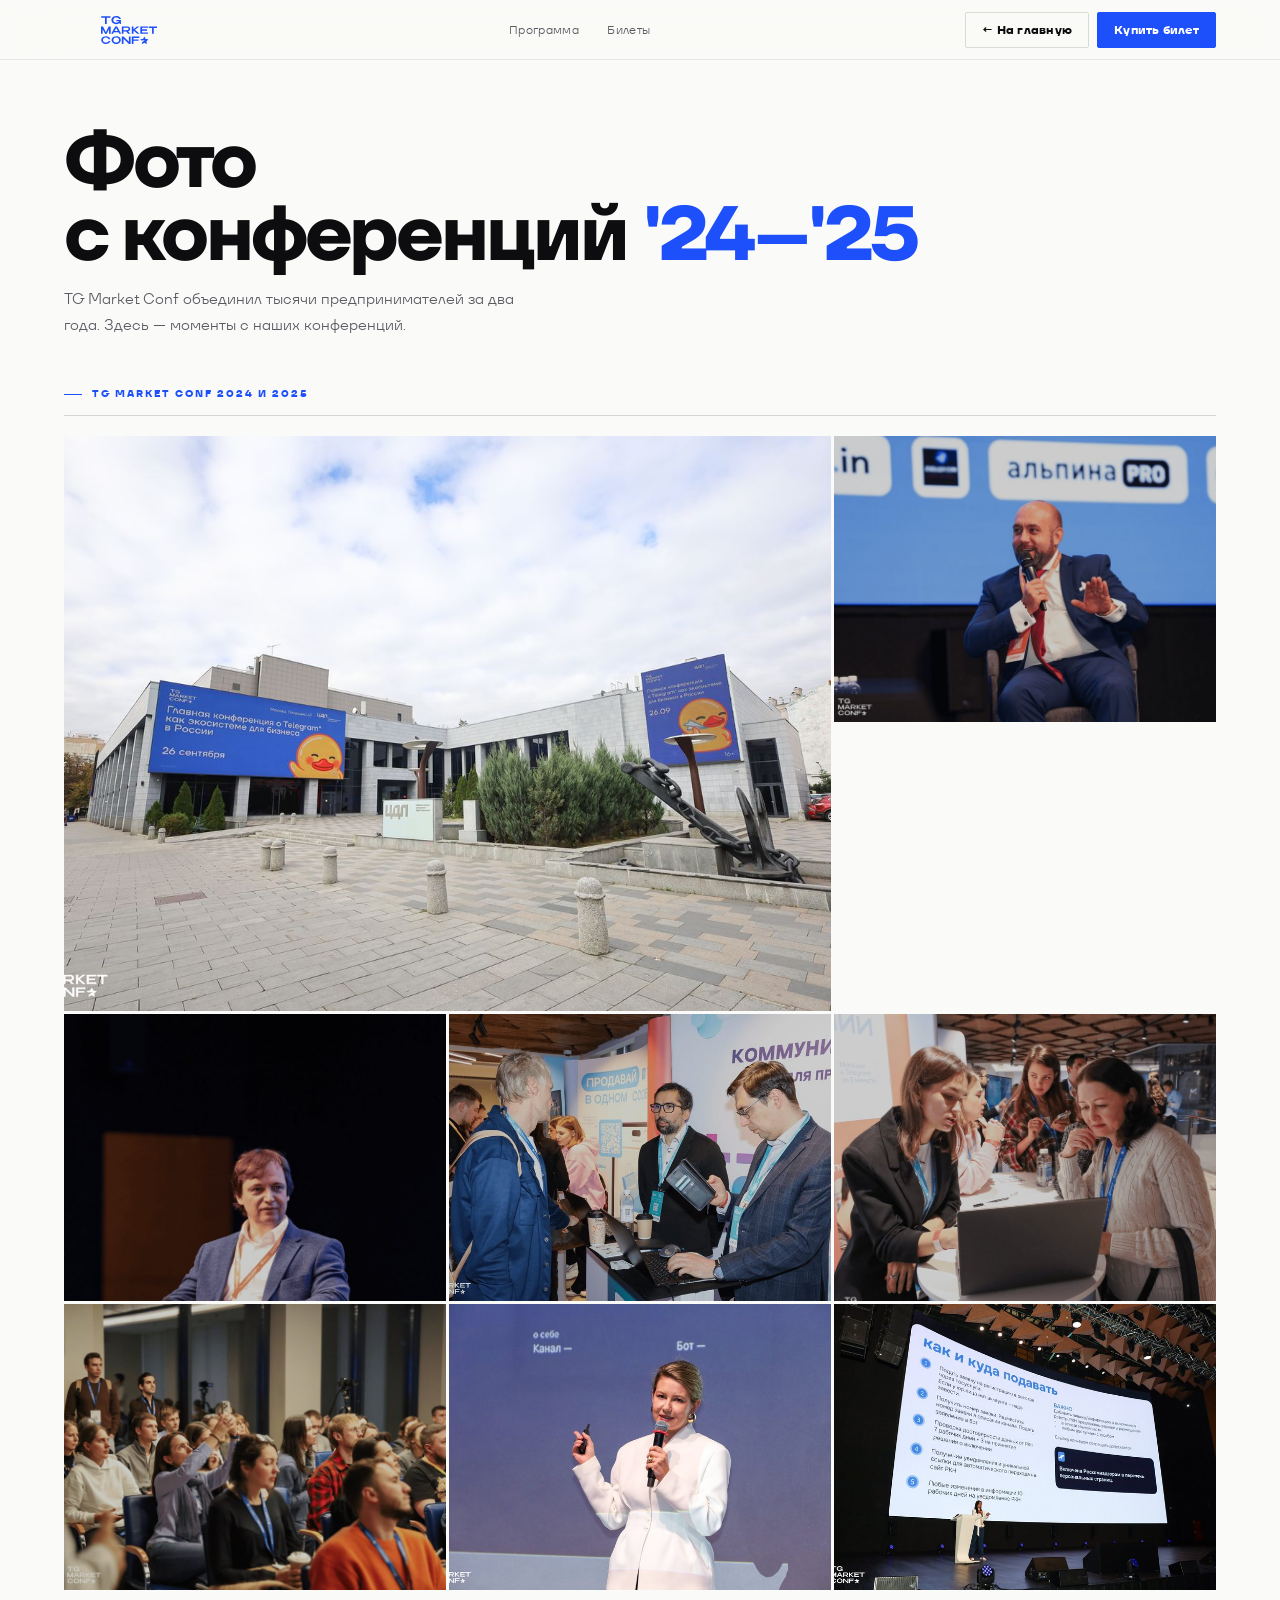
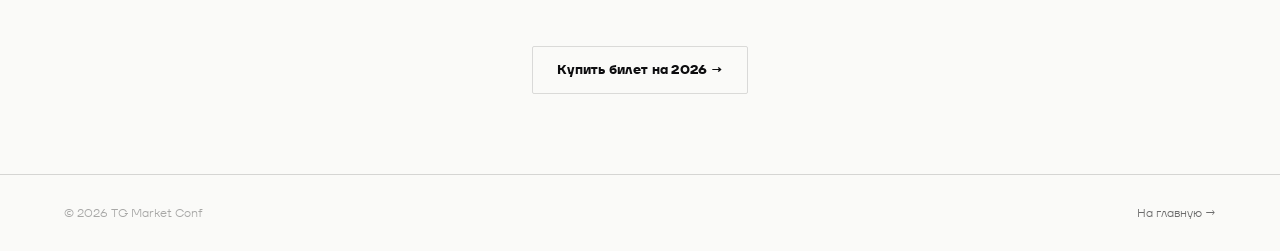
==== commit 5a3c91c7: "Add files via upload" ====
--- a/gallery.html
+++ b/gallery.html
@@ -145,7 +145,6 @@
   <a href="index.html" class="nav-logo">
     <img src="images/logo.svg"
          alt="TG Market Conf"
-         width="130" height="28"
          loading="eager">
   </a>
 
--- a/styles/main.css
+++ b/styles/main.css
@@ -129,12 +129,14 @@
 nav.scrolled { box-shadow: 0 1px 40px rgba(0,0,0,0.06); }
 
 /* ✅ ЛОГОТИП — SVG-вектор, чёткий на всех экранах включая Retina/iPhone.
-   Никакого image-rendering — SVG рендерится crisp сам по себе.
-   Если логотип выглядит мыльно — проверьте, что images/logo.svg
-   является настоящим SVG-файлом, а не переименованным PNG. */
+   Размеры заданы явно в CSS (не через HTML-атрибуты width/height) —
+   это гарантирует правильный рендеринг SVG на Retina/HiDPI в Safari.
+   ⚠️ Не добавляйте: image-rendering, transform, filter, blur, opacity, translateZ.
+   Если логотип всё ещё мыльный — проверьте, что images/logo.svg
+   является настоящим SVG (с viewBox), а не переименованным PNG. */
 .nav-logo img {
+  width: 130px;
   height: 28px;
-  width: auto;
   display: block;
   flex-shrink: 0;
 }
@@ -262,9 +264,8 @@
 
 
 /* ═══════════════════════════════════════════════════════════════
-   HERO — STRICT LEFT-ALIGNED PREMIUM BUSINESS EVENT
-   Левая композиция, один focal point, без декоративного перегруза.
-   Строгий business-tech event стиль.
+   HERO — PREMIUM BUSINESS EVENT SPLIT LAYOUT
+   Левая: контент. Правая: атмосферная типографика "'26".
    ═══════════════════════════════════════════════════════════════ */
 
 #hero {
@@ -274,280 +275,221 @@
   background: var(--dark);
   color: #fff;
   display: flex;
-  align-items: center;      /* вертикальный центр */
+  flex-direction: column;   /* hero-inner: flex:1, ticker — внизу */
   overflow: hidden;
 }
 
-/* ── АТМОСФЕРНЫЙ ФОН ─────────────────────────────────────────── */
+/* Тонкая brand-сетка на весь фон */
 .hero-bg {
+  position: absolute; inset: 0;
+  pointer-events: none; z-index: 0;
+  background-image:
+    linear-gradient(rgba(255,255,255,0.022) 1px, transparent 1px),
+    linear-gradient(90deg, rgba(255,255,255,0.022) 1px, transparent 1px);
+  background-size: 72px 72px;
+  /* Fade по краям — чище выглядит */
+  -webkit-mask-image: linear-gradient(to bottom, transparent 0%, black 10%, black 90%, transparent 100%);
+  mask-image:         linear-gradient(to bottom, transparent 0%, black 10%, black 90%, transparent 100%);
+}
+
+/* ── SPLIT LAYOUT ─────────────────────────────────────────────── */
+/* flex:1 — занимает всё пространство между nav и ticker */
+.hero-inner {
+  position: relative; z-index: 1;
+  flex: 1;
+  display: grid;
+  grid-template-columns: 52% 48%;
+  max-width: 1440px; margin: 0 auto; width: 100%;
+  padding: 0 var(--pad);
+  align-items: center;
+}
+
+/* ── ЛЕВАЯ КОЛОНКА ────────────────────────────────────────────── */
+.hero-left {
+  padding: 52px 60px 52px 0;
+  display: flex; flex-direction: column; align-items: flex-start;
+}
+
+/* ── ПРАВАЯ КОЛОНКА ───────────────────────────────────────────── */
+.hero-right {
+  position: relative;
+  align-self: stretch;
+  overflow: hidden;
+  border-left: 1px solid rgba(255,255,255,0.05);
+  /* Тёмно-синяя подложка — усиливает читаемость glow */
+  background: rgba(5, 10, 30, 0.28);
+}
+
+/* Atmospheric blue glow внутри правой колонки.
+   Три слоя: основной центральный, нижний акцент, мягкий боковой —
+   создают световой объём без 3D-эффектов. */
+.hero-glow {
+  position: absolute; inset: 0;
+  background:
+    radial-gradient(ellipse 92% 72% at 60% 38%,
+      rgba(29,79,250,0.28) 0%, rgba(29,79,250,0.09) 52%, transparent 72%),
+    radial-gradient(ellipse 56% 52% at 82% 82%,
+      rgba(29,79,250,0.15) 0%, transparent 58%),
+    radial-gradient(ellipse 42% 38% at 24% 72%,
+      rgba(29,79,250,0.07) 0%, transparent 55%);
+  pointer-events: none; z-index: 0;
+}
+
+/* Тонкие горизонтальные линии — premium detail */
+.hero-right::before {
+  content: '';
+  position: absolute; top: 22%; left: 8%; right: 8%; height: 1px;
+  background: linear-gradient(90deg,
+    transparent 0%, rgba(255,255,255,0.04) 20%,
+    rgba(29,79,250,0.14) 50%,
+    rgba(255,255,255,0.04) 80%, transparent 100%);
+  z-index: 1;
+}
+.hero-right::after {
+  content: '';
+  position: absolute; bottom: 22%; left: 8%; right: 8%; height: 1px;
+  background: linear-gradient(90deg,
+    transparent 0%, rgba(255,255,255,0.03) 20%,
+    rgba(29,79,250,0.09) 50%,
+    rgba(255,255,255,0.03) 80%, transparent 100%);
+  z-index: 1;
+}
+
+/* Большой "'26" — centred в правой колонке, outline watermark.
+   Stroke чуть виднее + синий glow-shadow — остаётся фоновым элементом,
+   но читается как объёмная типографика. */
+.hero-yr-big {
   position: absolute;
-  inset: 0;
-  pointer-events: none;
-  z-index: 0;
-}
-
-/* Очень тонкая сетка — только справа, создаёт "техническую" глубину */
-.hero-bg::before {
-  content: '';
+  top: 50%; left: 50%;
+  transform: translate(-50%, -50%);
+  font-family: var(--font); font-weight: 700;
+  font-size: clamp(160px, 22vw, 340px);
+  line-height: 1; letter-spacing: -0.06em;
+  color: transparent;
+  -webkit-text-stroke: 1.5px rgba(255,255,255,0.12);
+  text-shadow: 0 0 90px rgba(29,79,250,0.18), 0 0 180px rgba(29,79,250,0.09);
+  user-select: none; pointer-events: none;
+  z-index: 1; white-space: nowrap;
+}
+
+/* Плавающие метки — scattered по правой части */
+.hero-labels {
   position: absolute; inset: 0;
-  background-image:
-    linear-gradient(rgba(255,255,255,0.020) 1px, transparent 1px),
-    linear-gradient(90deg, rgba(255,255,255,0.020) 1px, transparent 1px);
-  background-size: 80px 80px;
-  /* Сетка только в правой половине — левый текст не затронут */
-  -webkit-mask-image: linear-gradient(90deg, transparent 38%, rgba(0,0,0,0.5) 55%, black 100%);
-  mask-image:         linear-gradient(90deg, transparent 38%, rgba(0,0,0,0.5) 55%, black 100%);
-}
-
-/* Layered blue glow — основной (правая часть) + нижний accent */
-.hero-glow {
+  z-index: 2; pointer-events: none;
+}
+.hero-label {
   position: absolute;
-  top: 0; right: 0; bottom: 0;
-  width: 65%;
-  background:
-    radial-gradient(ellipse 75% 65% at 85% 38%,
-      rgba(29, 79, 250, 0.17) 0%,
-      rgba(29, 79, 250, 0.05) 55%,
-      transparent 70%),
-    radial-gradient(ellipse 50% 50% at 90% 85%,
-      rgba(29, 79, 250, 0.10) 0%,
-      transparent 60%);
-  pointer-events: none;
-}
-
-/* Тонкая вертикальная световая линия — граница "сцены"
-   Создаёт ощущение глубины без лишних объектов */
-.hero-scene-line {
-  position: absolute;
-  top: 8%; bottom: 8%;
-  left: 50%;
-  width: 1px;
-  background: linear-gradient(
-    180deg,
-    transparent 0%,
-    rgba(29, 79, 250, 0.18) 20%,
-    rgba(29, 79, 250, 0.32) 50%,
-    rgba(29, 79, 250, 0.18) 80%,
-    transparent 100%
-  );
-  pointer-events: none;
-}
-
-/* Watermark "26" — едва видимая текстура, справа-снизу.
-   Не элемент дизайна — только атмосферная глубина. */
-.hero-bg-yr {
-  position: absolute;
-  right: -2%;
-  bottom: -8%;
-  font-family: var(--font);
-  font-weight: 700;
-  font-size: clamp(240px, 32vw, 480px);
-  line-height: 1;
-  letter-spacing: -0.06em;
-  color: transparent;
-  -webkit-text-stroke: 1px rgba(255, 255, 255, 0.032);
-  user-select: none;
-  pointer-events: none;
-  will-change: transform;  /* параллакс через JS */
-}
-
-/* ── ОСНОВНОЙ КОНТЕНТ ─────────────────────────────────────────── */
-/* Выровнен по той же сетке что и остальной сайт (.wrap) */
-.hero-content {
-  position: relative;
-  z-index: 1;
-  width: 100%;
-  max-width: 1440px;        /* совпадает с .wrap */
-  margin: 0 auto;
-  padding: 80px var(--pad) 88px;
-  display: flex;
-  flex-direction: column;
-  align-items: flex-start;  /* левое выравнивание */
-}
+  font-size: 9px; font-weight: 700;
+  letter-spacing: 0.18em; text-transform: uppercase;
+  color: rgba(255,255,255,0.28);
+  border: 1px solid rgba(255,255,255,0.07);
+  background: rgba(255,255,255,0.02);
+  padding: 5px 11px; border-radius: 2px; white-space: nowrap;
+}
+/* Метки расположены симметрично по четырём углам —
+   обрамляют watermark как система, а не случайные объекты. */
+.hero-label:nth-child(1) { top: 20%; left: 10%; }
+.hero-label:nth-child(2) { top: 20%; right: 8%; }
+.hero-label:nth-child(3) { bottom: 22%; left: 8%; }
+.hero-label:nth-child(4) { bottom: 22%; right: 10%; }
 
 /* ── EYEBROW ──────────────────────────────────────────────────── */
 .hero-eyebrow {
-  display: inline-flex;
-  align-items: center;
-  gap: 8px;
-  font-size: 11px;
-  font-weight: 600;
-  letter-spacing: 0.2em;
-  text-transform: uppercase;
-  color: rgba(255, 255, 255, 0.4);
-  margin-bottom: 28px;
-  opacity: 0;
-  transform: translateY(8px);
+  display: inline-flex; align-items: center; gap: 8px;
+  font-size: 10px; font-weight: 700;
+  letter-spacing: 0.2em; text-transform: uppercase;
+  color: rgba(255,255,255,0.38);
+  margin-bottom: 22px;
+  opacity: 0; transform: translateY(8px);
   transition: opacity 0.55s var(--ease), transform 0.55s var(--ease);
 }
 .hero-eyebrow.in { opacity: 1; transform: translateY(0); }
-
 .hero-eyebrow-dot {
-  display: inline-block;
-  width: 5px; height: 5px;
-  border-radius: 50%;
-  background: var(--blue);
-  box-shadow: 0 0 8px rgba(29, 79, 250, 0.8);
-  flex-shrink: 0;
+  display: inline-block; width: 5px; height: 5px;
+  border-radius: 50%; background: var(--blue);
+  box-shadow: 0 0 8px rgba(29,79,250,0.8); flex-shrink: 0;
 }
 
 /* ── H1 ──────────────────────────────────────────────────────── */
-/* clamp(min, preferred, max):
-   — min 56px — читаемо на телефоне
-   — 8vw  — масштабируется по ширине экрана
-   — max 100px — не конкурирует с фоном */
+/* clamp: 52px мобильный → 96px широкий экран */
 h1.hero-h1 {
-  font-family: var(--font);
-  font-weight: 700;
-  font-size: clamp(56px, 8vw, 100px);
-  line-height: 1.0;
-  letter-spacing: -0.04em;
-  color: #fff;
-  margin-bottom: 24px;
-  max-width: 820px;
-  opacity: 0;
-  transform: translateY(20px);
+  font-family: var(--font); font-weight: 700;
+  font-size: clamp(52px, 7.5vw, 96px);
+  line-height: 1.0; letter-spacing: -0.04em;
+  color: #fff; margin-bottom: 24px; max-width: 760px;
+  opacity: 0; transform: translateY(20px);
   transition: opacity 0.7s var(--ease) 0.08s, transform 0.7s var(--ease) 0.08s;
 }
 h1.hero-h1.in { opacity: 1; transform: translateY(0); }
-
-/* <em> = синий акцент, без курсива */
-h1.hero-h1 em {
-  font-style: normal;
-  color: var(--blue);
-}
+h1.hero-h1 em { font-style: normal; color: var(--blue); }
 
 /* ── ПОДЗАГОЛОВОК ─────────────────────────────────────────────── */
 .hero-sub {
-  font-size: clamp(15px, 1.5vw, 17px);
-  font-weight: 400;
-  color: rgba(255, 255, 255, 0.5);
-  line-height: 1.72;
-  max-width: 480px;
-  margin-bottom: 44px;
-  opacity: 0;
-  transform: translateY(14px);
+  font-size: clamp(14px, 1.4vw, 16px); font-weight: 400;
+  color: rgba(255,255,255,0.5); line-height: 1.72;
+  max-width: 400px; margin-bottom: 44px;
+  opacity: 0; transform: translateY(14px);
   transition: opacity 0.65s var(--ease) 0.16s, transform 0.65s var(--ease) 0.16s;
 }
 .hero-sub.in { opacity: 1; transform: translateY(0); }
 
 /* ── КНОПКИ ──────────────────────────────────────────────────── */
 .hero-btns {
-  display: flex;
-  align-items: center;
-  gap: 12px;
-  flex-wrap: wrap;
-  margin-bottom: 52px;
-  opacity: 0;
-  transform: translateY(10px);
+  display: flex; align-items: center; gap: 12px; flex-wrap: wrap;
+  margin-bottom: 40px;
+  opacity: 0; transform: translateY(10px);
   transition: opacity 0.6s var(--ease) 0.26s, transform 0.6s var(--ease) 0.26s;
 }
 .hero-btns.in { opacity: 1; transform: translateY(0); }
-
-/* Основная кнопка */
-.hero-btn-primary {
-  height: 50px;
-  padding: 0 28px;
-  font-size: 14px;
-}
-.hero-btn-primary:hover {
-  box-shadow: 0 4px 24px rgba(29, 79, 250, 0.35);
-}
-
-/* Outline-кнопка на тёмном фоне */
+.hero-btn-primary { height: 50px; padding: 0 28px; font-size: 14px; }
+.hero-btn-primary:hover { box-shadow: 0 4px 24px rgba(29,79,250,0.35); }
 .hero-btn-outline {
-  height: 50px;
-  padding: 0 28px;
-  font-size: 14px;
-  background: transparent;
-  color: rgba(255, 255, 255, 0.62);
-  border: 1.5px solid rgba(255, 255, 255, 0.15);
+  height: 50px; padding: 0 28px; font-size: 14px;
+  background: transparent; color: rgba(255,255,255,0.62);
+  border: 1.5px solid rgba(255,255,255,0.15);
   transition: color 0.2s var(--ease), border-color 0.2s var(--ease), transform 0.18s var(--ease);
 }
-.hero-btn-outline:hover {
-  color: #fff;
-  border-color: rgba(255, 255, 255, 0.42);
-  transform: translateY(-1px);
-}
-
-/* ── МЕТА-СТРОКА ──────────────────────────────────────────────── */
-.hero-meta-row {
-  display: flex;
-  align-items: center;
-  gap: 0;
-  flex-wrap: wrap;
-  row-gap: 16px;
-  opacity: 0;
-  transform: translateY(8px);
+.hero-btn-outline:hover { color: #fff; border-color: rgba(255,255,255,0.42); transform: translateY(-1px); }
+
+/* ── СТРОКА ФАКТОВ ────────────────────────────────────────────── */
+/* ✅ Меняйте тексты в span в HTML */
+.hero-facts {
+  display: flex; align-items: center; flex-wrap: wrap;
+  gap: 0; row-gap: 8px;
+  opacity: 0; transform: translateY(8px);
   transition: opacity 0.55s var(--ease) 0.36s, transform 0.55s var(--ease) 0.36s;
 }
-.hero-meta-row.in { opacity: 1; transform: translateY(0); }
-
-.hero-meta-item {
-  display: flex;
-  flex-direction: column;
-  gap: 4px;
-  padding: 0 22px;
-}
-.hero-meta-item:first-child { padding-left: 0; }
-
-.hero-meta-k {
-  font-size: 9px;
-  font-weight: 600;
-  letter-spacing: 0.18em;
-  text-transform: uppercase;
-  color: rgba(255, 255, 255, 0.3);
-}
-.hero-meta-v {
-  font-size: 13px;
-  font-weight: 700;
-  color: rgba(255, 255, 255, 0.75);
-  letter-spacing: -0.01em;
-}
-
-.hero-meta-div {
-  width: 1px;
-  height: 26px;
-  background: rgba(255, 255, 255, 0.1);
-  flex-shrink: 0;
+.hero-facts.in { opacity: 1; transform: translateY(0); }
+.hero-facts span { font-size: 12px; color: rgba(255,255,255,0.32); font-weight: 400; letter-spacing: 0.01em; }
+.hero-facts-dot {
+  width: 3px; height: 3px; border-radius: 50%;
+  background: rgba(255,255,255,0.18); flex-shrink: 0; margin: 0 11px;
 }
 
 /* ── АДАПТИВ HERO ─────────────────────────────────────────────── */
+@media (max-width: 1024px) {
+  .hero-inner { grid-template-columns: 58% 42%; }
+  .hero-left  { padding-right: 40px; }
+}
+
 @media (max-width: 768px) {
-  .hero-content {
-    padding-top: 64px;
-    padding-bottom: 72px;
-  }
+  /* 100svh учитывает мобильный UI-chrome (адресная строка браузера) */
+  #hero { min-height: 100svh; }
+  .hero-inner { grid-template-columns: 1fr; align-items: flex-start; }
+  .hero-right  { display: none; }   /* правая часть скрыта на мобильном */
+  .hero-left   { padding: 40px 0 36px; }
+  .hero-eyebrow { margin-bottom: 18px; }
   .hero-btns {
-    flex-direction: column;
-    align-items: stretch;
-    gap: 10px;
-    margin-bottom: 40px;
+    flex-direction: column; align-items: stretch;
+    gap: 10px; margin-bottom: 32px;
   }
   .hero-btn-primary,
-  .hero-btn-outline {
-    width: 100%;
-    justify-content: center;
-  }
-  .hero-meta-div  { display: none; }
-  .hero-meta-item { padding: 0; }
-  .hero-meta-row  { gap: 20px; }
-  /* Световую линию и сетку убираем на мобильных */
-  .hero-scene-line { display: none; }
-  .hero-bg::before { display: none; }
-  /* Watermark тише на мобильных */
-  .hero-bg-yr {
-    font-size: 180px;
-    right: -5%;
-    bottom: -3%;
-    will-change: auto;
-  }
+  .hero-btn-outline { width: 100%; justify-content: center; }
 }
 
 @media (max-width: 480px) {
-  h1.hero-h1 { font-size: clamp(44px, 11.5vw, 64px); }
-  .hero-sub   { font-size: 15px; }
-  .hero-eyebrow { margin-bottom: 20px; }
+  h1.hero-h1 { font-size: clamp(44px, 11.5vw, 62px); }
+  .hero-sub   { font-size: 14px; max-width: 100%; }
 }
 
 
